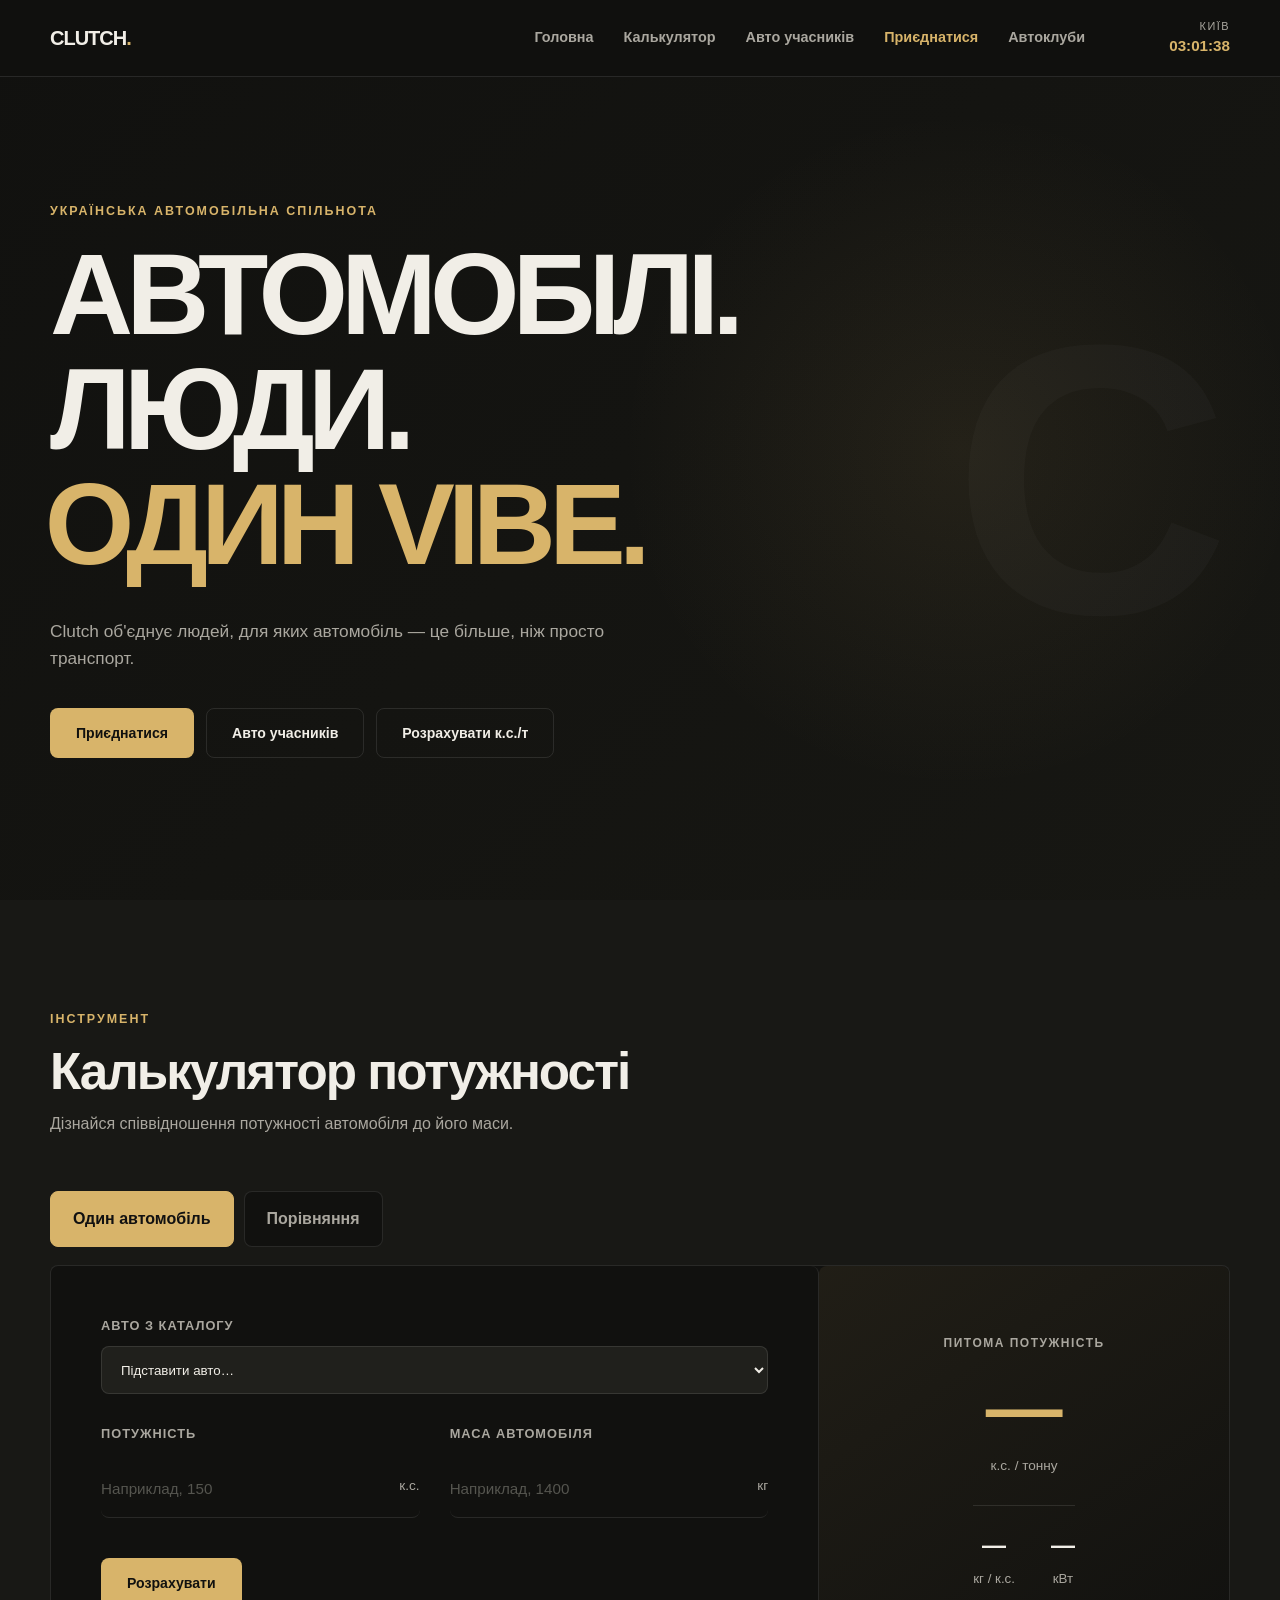
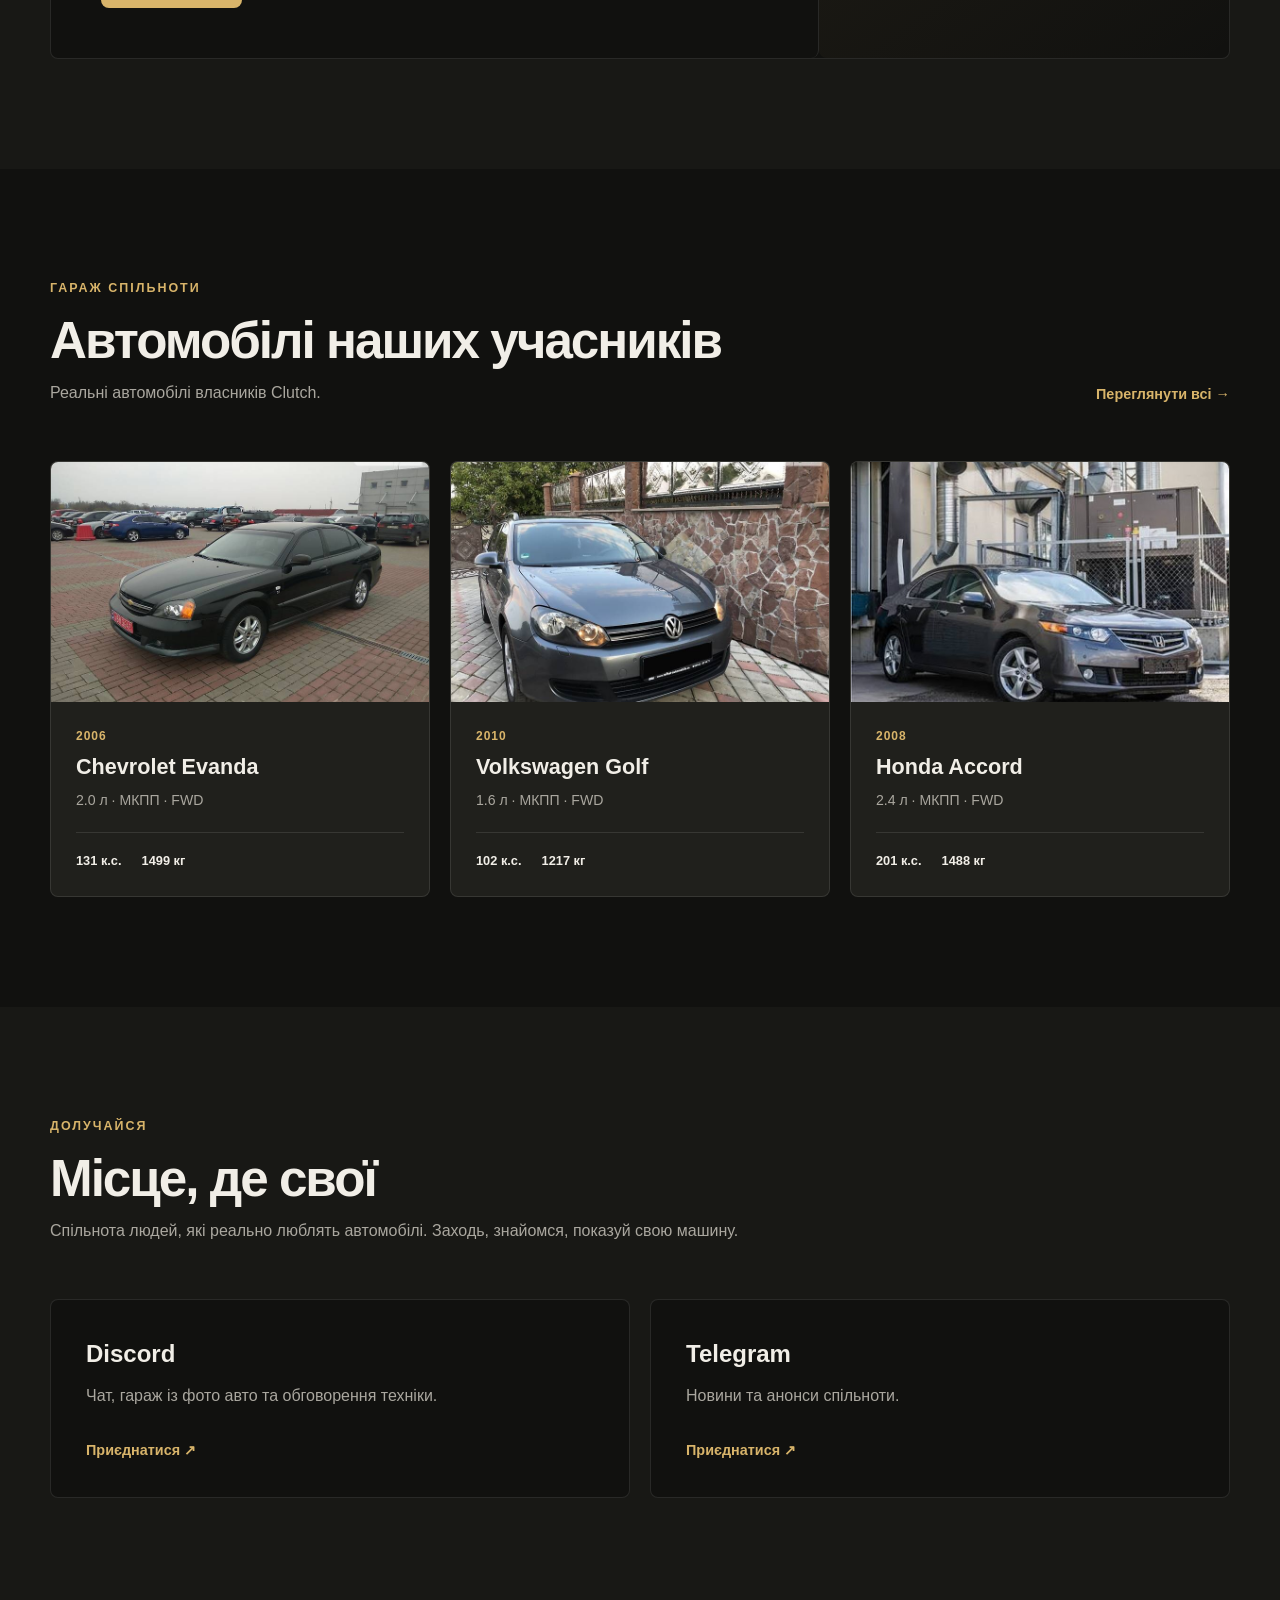
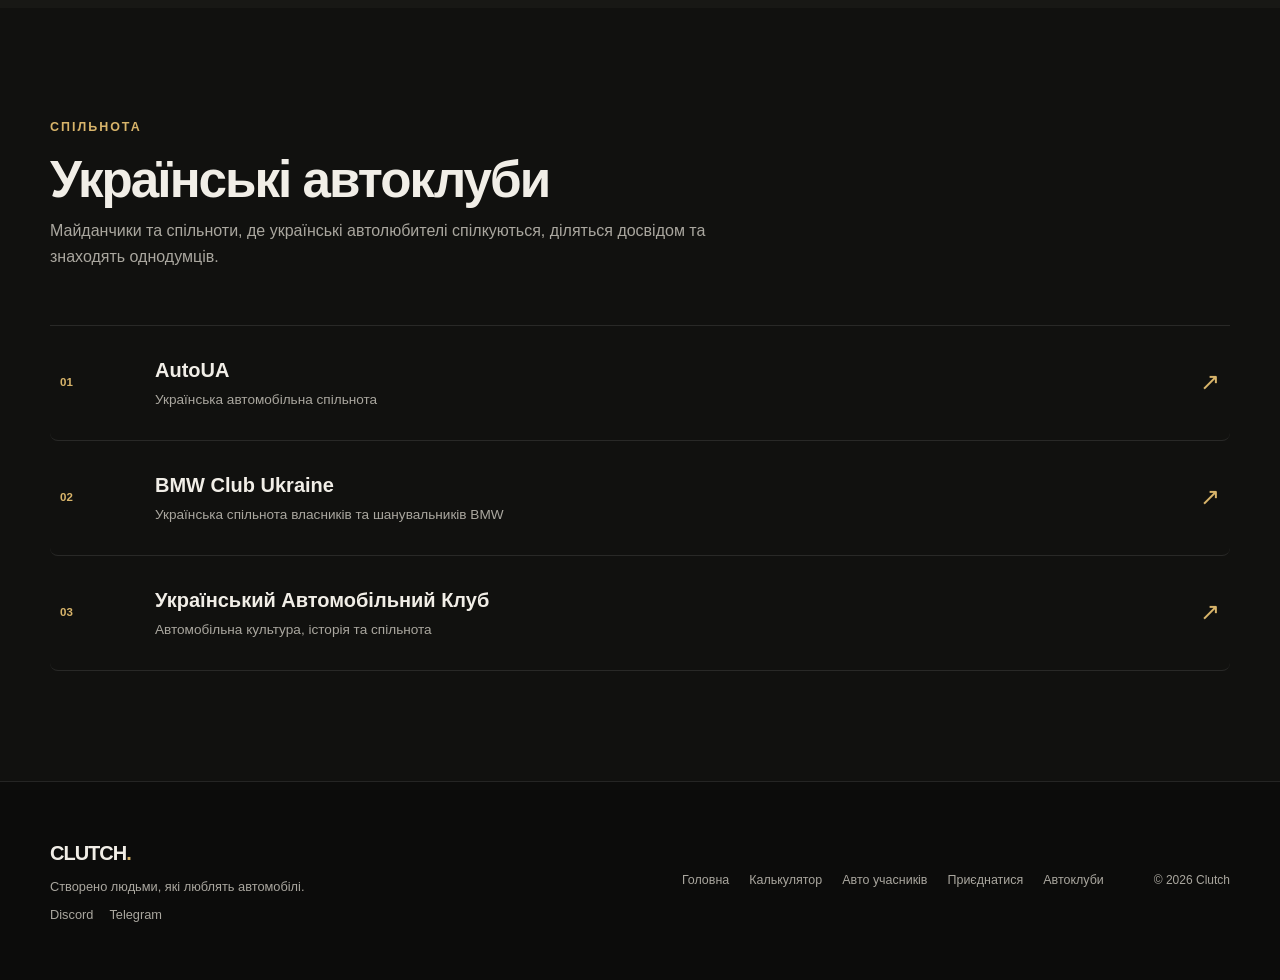
==== index.html @ 70f17bd6 "website attachment" ====
<!DOCTYPE html>
<html lang="uk">
<head>
    <meta charset="UTF-8">
    <meta name="viewport" content="width=device-width, initial-scale=1.0">

    <meta
        name="description"
        content="Clutch — автомобільна спільнота, автомобілі учасників, корисні інструменти та українські автоклуби."
    >

    <title>Clutch — автомобільна спільнота</title>

    <link rel="icon" href="favicon.ico" type="image/x-icon">
    <link rel="stylesheet" href="style.css">
</head>

<body data-page="home">

    <!-- Шапка подставляется из script.js -->
    <header class="header" data-site-header></header>


    <main>

        <!-- ================= HERO ================= -->

        <section class="hero" id="home">
            <div class="container hero__content">

                <p class="hero__eyebrow">
                    Українська автомобільна спільнота
                </p>

                <h1>
                    <span class="hero__line">АВТОМОБІЛІ.</span><span class="hero__line">ЛЮДИ.</span><span class="hero__line hero__line--accent">ОДИН VIBE.</span>
                </h1>

                <p class="hero__description">
                    Clutch об'єднує людей, для яких автомобіль —
                    це більше, ніж просто транспорт.
                </p>

                <div class="hero__actions">
                    <a class="button button--primary" href="#community">
                        Приєднатися
                    </a>

                    <a class="button button--secondary" href="cars.html">
                        Авто учасників
                    </a>

                    <a class="button button--secondary" href="#calculator">
                        Розрахувати к.с./т
                    </a>
                </div>

            </div>
        </section>


        <!-- ================= CALCULATOR ================= -->

        <section class="section calculator-section" id="calculator">
            <div class="container">

                <div class="section-heading">
                    <p class="section-heading__eyebrow">
                        Інструмент
                    </p>

                    <h2>Калькулятор потужності</h2>

                    <p>
                        Дізнайся співвідношення потужності автомобіля
                        до його маси.
                    </p>
                </div>


                <div class="calc-tabs" role="tablist" aria-label="Режим калькулятора">
                    <button class="calc-tab is-active" id="tab-single" type="button" role="tab" aria-selected="true" aria-controls="panel-single">Один автомобіль</button>
                    <button class="calc-tab" id="tab-compare" type="button" role="tab" aria-selected="false" aria-controls="panel-compare">Порівняння</button>
                </div>

                <div id="panel-single" role="tabpanel" aria-labelledby="tab-single">
                    <div class="calculator">
                        <div class="calculator__form">
                            <div class="form-group form-group--wide" hidden>
                                <label for="single-car">Авто з каталогу</label>
                                <select class="catalog-select" id="single-car" data-fill="single">
                                    <option value="">Підставити авто…</option>
                                </select>
                            </div>
                            <div class="form-group"><label for="power">Потужність</label><div class="input-wrapper"><input type="number" id="power" min="1" step="any" placeholder="Наприклад, 150"><span>к.с.</span></div></div>
                            <div class="form-group"><label for="weight">Маса автомобіля</label><div class="input-wrapper"><input type="number" id="weight" min="1" step="any" placeholder="Наприклад, 1400"><span>кг</span></div></div>
                            <button class="button button--primary" id="calculate-button" type="button">Розрахувати</button>
                            <p class="calc-error" id="single-error" role="status"></p>
                        </div>
                        <div class="calculator__result" id="calculator-result" aria-live="polite">
                            <p>Питома потужність</p><strong id="power-to-weight">—</strong><span>к.с. / тонну</span>
                            <div class="calc-extras"><div><b id="kg-per-hp">—</b><small>кг / к.с.</small></div><div><b id="power-kw">—</b><small>кВт</small></div></div>
                        </div>
                    </div>
                </div>

                <div id="panel-compare" role="tabpanel" aria-labelledby="tab-compare" hidden>
                    <div class="compare-grid">
                        <div class="compare-car" data-car="a">
                            <h3>Автомобіль A</h3>
                            <div class="form-group" hidden>
                                <label for="compare-car-a">Авто з каталогу</label>
                                <select class="catalog-select" id="compare-car-a" data-fill="a">
                                    <option value="">Підставити авто…</option>
                                </select>
                            </div>
                            <div class="form-group"><label for="compare-power-a">Потужність</label><div class="input-wrapper"><input id="compare-power-a" type="number" min="1" step="any" placeholder="150"><span>к.с.</span></div></div>
                            <div class="form-group"><label for="compare-weight-a">Маса</label><div class="input-wrapper"><input id="compare-weight-a" type="number" min="1" step="any" placeholder="1400"><span>кг</span></div></div>
                            <div class="compare-results" id="compare-results-a" aria-live="polite"><p>к.с. / т <strong data-metric="ratio">—</strong></p><p>кг / к.с. <strong data-metric="kg">—</strong></p><p>кВт <strong data-metric="kw">—</strong></p></div>
                        </div>
                        <div class="compare-car" data-car="b">
                            <h3>Автомобіль B</h3>
                            <div class="form-group" hidden>
                                <label for="compare-car-b">Авто з каталогу</label>
                                <select class="catalog-select" id="compare-car-b" data-fill="b">
                                    <option value="">Підставити авто…</option>
                                </select>
                            </div>
                            <div class="form-group"><label for="compare-power-b">Потужність</label><div class="input-wrapper"><input id="compare-power-b" type="number" min="1" step="any" placeholder="180"><span>к.с.</span></div></div>
                            <div class="form-group"><label for="compare-weight-b">Маса</label><div class="input-wrapper"><input id="compare-weight-b" type="number" min="1" step="any" placeholder="1600"><span>кг</span></div></div>
                            <div class="compare-results" id="compare-results-b" aria-live="polite"><p>к.с. / т <strong data-metric="ratio">—</strong></p><p>кг / к.с. <strong data-metric="kg">—</strong></p><p>кВт <strong data-metric="kw">—</strong></p></div>
                        </div>
                    </div>
                    <p class="calc-error" id="compare-error" role="status"></p>
                    <button class="button button--primary compare-button" id="compare-button" type="button">Порівняти</button>
                    <p class="compare-note" id="compare-note" aria-live="polite">Введіть характеристики обох автомобілів.</p>
                </div>

            </div>
        </section>


        <!-- ================= MEMBER CARS ================= -->

        <section class="section member-cars">
            <div class="container">

                <div class="section-heading section-heading--row">

                    <div>
                        <p class="section-heading__eyebrow">
                            Гараж спільноти
                        </p>

                        <h2>Автомобілі наших учасників</h2>

                        <p>
                            Реальні автомобілі власників Clutch.
                        </p>
                    </div>

                    <a class="text-link" href="cars.html">
                        Переглянути всі →
                    </a>

                </div>


                <!-- Карточки подставляются из cars.json (script.js) -->
                <div class="cars-preview" id="cars-preview" aria-live="polite"></div>



                <div class="section-action">
                    <a
                        class="button button--primary"
                        href="cars.html"
                    >
                        Відкрити гараж
                    </a>
                </div>

            </div>
        </section>


        <!-- ================= COMMUNITY ================= -->

        <!-- Посилання беруться зі SITE_LINKS у script.js (data-link) -->
        <section class="section community" id="community">
            <div class="container">

                <div class="section-heading">
                    <p class="section-heading__eyebrow">
                        Долучайся
                    </p>

                    <h2>Місце, де свої</h2>

                    <p>
                        Спільнота людей, які реально люблять автомобілі.
                        Заходь, знайомся, показуй свою машину.
                    </p>
                </div>


                <div class="community__grid">

                    <a class="community-card" data-link="discord" href="#community" target="_blank" rel="noopener noreferrer">
                        <h3>Discord</h3>
                        <p>Чат, гараж із фото авто та обговорення техніки.</p>
                        <span class="community-card__action">Приєднатися ↗</span>
                    </a>

                    <a class="community-card" data-link="telegram" href="#community" target="_blank" rel="noopener noreferrer">
                        <h3>Telegram</h3>
                        <p>Новини та анонси спільноти.</p>
                        <span class="community-card__action">Приєднатися ↗</span>
                    </a>

                </div>

            </div>
        </section>


        <!-- ================= UKRAINIAN CAR CLUBS ================= -->

        <section class="section clubs" id="clubs">
            <div class="container">

                <div class="section-heading">
                    <p class="section-heading__eyebrow">
                        Спільнота
                    </p>

                    <h2>Українські автоклуби</h2>

                    <p>
                        Майданчики та спільноти, де українські
                        автолюбителі спілкуються, діляться досвідом
                        та знаходять однодумців.
                    </p>
                </div>


              <div class="clubs__grid">

    <a href="https://autoua.net/"
       class="club-card"
       target="_blank"
       rel="noopener noreferrer">

        <span class="club-card__number">01</span>

        <div>
            <h3>AutoUA</h3>
            <p>Українська автомобільна спільнота</p>
        </div>

        <span class="club-card__arrow">↗</span>
    </a>


    <a href="https://bmwclub.ua/"
       class="club-card"
       target="_blank"
       rel="noopener noreferrer">

        <span class="club-card__number">02</span>

        <div>
            <h3>BMW Club Ukraine</h3>
            <p>Українська спільнота власників та шанувальників BMW</p>
        </div>

        <span class="club-card__arrow">↗</span>
    </a>


    <a href="https://uac.org.ua/uk"
       class="club-card"
       target="_blank"
       rel="noopener noreferrer">

        <span class="club-card__number">03</span>

        <div>
            <h3>Український Автомобільний Клуб</h3>
            <p>Автомобільна культура, історія та спільнота</p>
        </div>

        <span class="club-card__arrow">↗</span>
    </a>

</div>

            </div>
        </section>

    </main>


    <!-- Футер подставляется из script.js -->
    <footer class="footer" data-site-footer></footer>


    <script src="script.js"></script>

</body>
</html>
---- style.css ----
/* =========================================================
   Clutch — styles

   Порядок: переменные и сброс → общее → шапка → hero → кнопки →
   калькулятор → превью авто → клубы → футер → страница авто →
   адаптив (1050 → 900 → 700 → 650).
   Правила для каждого компонента лежат в одном месте.
   ========================================================= */


/* ================= VARIABLES ================= */

:root {
    --bg: #11110f;
    --bg-secondary: #181815;
    --bg-card: #20201c;

    --text: #f1eee7;
    --text-muted: #aaa79f;

    --accent: #d8b46a;
    --accent-hover: #e8c77f;

    --border: rgba(255, 255, 255, 0.10);

    --container: 1180px;
    --radius: 8px;
}


/* ================= RESET ================= */

* {
    margin: 0;
    padding: 0;
    box-sizing: border-box;
}

html {
    scroll-behavior: smooth;
}

body {
    font-family: Arial, Helvetica, sans-serif;
    background: var(--bg);
    color: var(--text);
    line-height: 1.6;
}

img {
    display: block;
    width: 100%;
}

a {
    color: inherit;
    text-decoration: none;
}

button,
input {
    font: inherit;
}

button {
    cursor: pointer;
}

[hidden] {
    display: none !important;
}

/* Видимый фокус при навигации с клавиатуры (карточки и кнопки — ссылки) */
a:focus-visible,
button:focus-visible,
select:focus-visible {
    outline: 2px solid var(--accent);
    outline-offset: 3px;
}


/* ================= GENERAL ================= */

.container {
    width: min(var(--container), calc(100% - 48px));
    margin: 0 auto;
}

.section {
    padding: 110px 0;
}

.section-heading {
    max-width: 720px;
    margin-bottom: 55px;
}

.section-heading--row {
    max-width: none;

    display: flex;
    justify-content: space-between;
    align-items: flex-end;
    gap: 30px;
}

.section-heading h2 {
    margin-bottom: 12px;

    font-size: clamp(2rem, 4vw, 3.4rem);
    line-height: 1.05;
    letter-spacing: -2px;
}

.section-heading > p:last-child,
.section-heading > div > p:last-child {
    color: var(--text-muted);
}

.section-heading__eyebrow,
.hero__eyebrow {
    margin-bottom: 15px;

    color: var(--accent);

    font-size: 0.78rem;
    font-weight: 700;
    text-transform: uppercase;
    letter-spacing: 2px;
}

/* Скругление: все интерактивные поверхности в одном месте */
.button,
.calc-tab,
.calculator,
.calculator__form,
.calculator__result,
.input-wrapper,
.compare-car,
.car-card,
.club-card,
input,
select {
    border-radius: var(--radius);
}

.cars-message {
    grid-column: 1 / -1;

    padding: 40px 20px;

    border: 1px solid var(--border);

    color: var(--text-muted);
    text-align: center;
}


/* ================= HEADER ================= */

.header {
    position: fixed;
    top: 0;
    left: 0;
    z-index: 1000;

    width: 100%;

    background: rgba(17, 17, 15, 0.92);
    border-bottom: 1px solid var(--border);
    backdrop-filter: blur(14px);
}

.header__inner {
    min-height: 76px;

    display: flex;
    align-items: center;
    justify-content: space-between;
    gap: 40px;
}

.logo {
    flex-shrink: 0;

    font-size: 1.25rem;
    font-weight: 900;
    letter-spacing: -1px;
}

.logo span {
    color: var(--accent);
}

.nav {
    display: flex;
    align-items: center;
    gap: 30px;

    margin-left: auto;
}

.nav a {
    position: relative;

    color: var(--text-muted);

    font-size: 0.9rem;
    font-weight: 600;

    transition:
        color 0.2s ease,
        transform 0.2s ease;
}

.nav a:hover {
    color: var(--text);
}

.nav a::after {
    content: "";

    position: absolute;
    left: 0;
    bottom: -8px;

    width: 0;
    height: 2px;

    background: var(--accent);

    transition: width 0.2s ease;
}

.nav a:hover::after {
    width: 100%;
}

.nav a.nav__join {
    color: var(--accent);
}

.nav a.nav__join:hover {
    color: var(--accent-hover);
}

.menu-toggle {
    display: none;
    flex: 0 0 auto;
    flex-direction: column;
    justify-content: center;
    gap: 5px;

    width: 42px;
    height: 42px;
    padding: 10px;

    border: 1px solid var(--border);
    border-radius: var(--radius);

    background: transparent;
}

.menu-toggle span {
    display: block;

    width: 100%;
    height: 2px;

    background: var(--accent);
    border-radius: 2px;
}


/* ================= KYIV TIME ================= */

.kyiv-time {
    min-width: 105px;

    display: flex;
    flex-direction: column;
    align-items: flex-end;

    line-height: 1.2;
}

.kyiv-time__label {
    color: var(--text-muted);

    font-size: 0.68rem;
    text-transform: uppercase;
    letter-spacing: 1.5px;
}

#kyiv-time {
    margin-top: 4px;

    color: var(--accent);

    font-size: 0.95rem;
    font-weight: 700;
    font-variant-numeric: tabular-nums;
}


/* ================= HERO ================= */

.hero {
    min-height: 100vh;

    display: flex;
    align-items: center;

    padding: 150px 0 90px;

    background:
        radial-gradient(
            circle at 75% 50%,
            rgba(216, 180, 106, 0.08),
            transparent 32%
        ),
        linear-gradient(
            135deg,
            #11110f 0%,
            #171713 100%
        );
}

.hero__content {
    position: relative;
}

.hero__content::after {
    content: "C";

    position: absolute;
    top: 50%;
    right: 0;

    transform: translateY(-50%);

    color: rgba(255, 255, 255, 0.025);

    font-size: clamp(14rem, 30vw, 30rem);
    font-weight: 900;
    line-height: 0.7;

    pointer-events: none;
}

.hero h1 {
    position: relative;
    z-index: 1;

    max-width: 850px;

    font-size: clamp(4rem, 9vw, 8rem);
    line-height: 1;
    letter-spacing: -7px;
}

.hero__line {
    display: block;
    width: fit-content;

    color: var(--text);
}

/* Оптическое выравнивание буквы «О» с «А» и «Л» */
.hero__line--accent {
    position: relative;
    left: -0.045em;

    color: var(--accent);
}

.hero__description {
    position: relative;
    z-index: 1;

    max-width: 570px;

    margin-top: 35px;

    color: var(--text-muted);

    font-size: 1.08rem;
}

.hero__actions {
    position: relative;
    z-index: 1;

    display: flex;
    flex-wrap: wrap;
    gap: 12px;

    margin-top: 35px;
}


/* ================= BUTTONS ================= */

.button {
    min-height: 50px;

    display: inline-flex;
    align-items: center;
    justify-content: center;

    padding: 0 25px;

    border: 1px solid transparent;

    font-size: 0.88rem;
    font-weight: 700;

    transition:
        background 0.2s ease,
        color 0.2s ease,
        border-color 0.2s ease,
        transform 0.2s ease;
}

.button:hover {
    transform: translateY(-2px);
}

.button--primary {
    background: var(--accent);
    color: #11110f;
}

.button--primary:hover {
    background: var(--accent-hover);
}

.button--secondary {
    background: transparent;
    color: var(--text);

    border-color: var(--border);
}

.button--secondary:hover {
    border-color: var(--accent);
    color: var(--accent);
}

.text-link {
    flex-shrink: 0;

    color: var(--accent);

    font-size: 0.9rem;
    font-weight: 700;
}


/* ================= CALCULATOR ================= */

.calculator-section {
    background: var(--bg-secondary);
}

/* Вкладки: один автомобіль / порівняння */

.calc-tabs {
    display: flex;
    flex-wrap: wrap;
    gap: 10px;

    margin-bottom: 18px;
}

.calc-tab {
    padding: 14px 22px;

    background: var(--bg);
    border: 1px solid var(--border);
    color: var(--text-muted);

    font-weight: 700;
}

.calc-tab.is-active {
    background: var(--accent);
    border-color: var(--accent);
    color: #111;
}

/* Один автомобіль */

.calculator {
    display: grid;
    grid-template-columns: 1.5fr 0.8fr;

    border: 1px solid var(--border);

    background: var(--bg);
}

.calculator__form {
    padding: 50px;

    display: grid;
    grid-template-columns: 1fr 1fr;
    gap: 30px;

    border-right: 1px solid var(--border);
}

.form-group {
    display: flex;
    flex-direction: column;
    gap: 10px;
}

.form-group label {
    color: var(--text-muted);

    font-size: 0.8rem;
    font-weight: 700;
    text-transform: uppercase;
    letter-spacing: 1px;
}

.input-wrapper {
    min-height: 60px;

    display: flex;
    align-items: center;

    border-bottom: 1px solid var(--border);
}

.input-wrapper:focus-within {
    border-color: var(--accent);
}

.input-wrapper input {
    width: 100%;

    padding: 12px 0;

    background: transparent;
    border: none;
    outline: none;

    color: var(--text);

    font-size: 1.5rem;
    font-weight: 700;
}

.input-wrapper input::placeholder {
    color: #55554f;

    font-size: 0.95rem;
    font-weight: 400;
}

.input-wrapper span {
    flex-shrink: 0;

    color: var(--text-muted);

    font-size: 0.85rem;
}

.calculator__form .button {
    grid-column: 1 / -1;

    justify-self: start;

    margin-top: 10px;
}

.calculator__result {
    min-height: 280px;

    padding: 50px;

    display: flex;
    flex-direction: column;
    align-items: center;
    justify-content: center;

    text-align: center;

    background:
        linear-gradient(
            145deg,
            rgba(216, 180, 106, 0.08),
            transparent
        );
}

.calculator__result p {
    margin-bottom: 15px;

    color: var(--text-muted);

    font-size: 0.75rem;
    font-weight: 700;
    text-transform: uppercase;
    letter-spacing: 1.5px;
}

.calculator__result strong {
    color: var(--accent);

    font-size: clamp(3rem, 6vw, 5rem);
    line-height: 1;
}

.calculator__result span {
    margin-top: 10px;

    color: var(--text-muted);

    font-size: 0.85rem;
}

.calc-extras {
    display: flex;
    gap: 36px;

    margin-top: 28px;
    padding-top: 20px;

    border-top: 1px solid var(--border);
}

.calc-extras div {
    display: flex;
    flex-direction: column;
    gap: 4px;
}

.calc-extras b {
    color: var(--text);

    font-size: 1.5rem;
}

.calc-extras small {
    color: var(--text-muted);
}

.form-group--wide {
    grid-column: 1 / -1;
}

/* Выбор авто из каталога (калькулятор, страница авто) */
.catalog-select {
    width: 100%;
    height: 48px;

    padding: 0 15px;

    border: 1px solid var(--border);
    outline: none;

    background: var(--bg-card);
    color: var(--text);

    cursor: pointer;

    transition: border-color 0.2s ease;
}

.catalog-select:focus {
    border-color: var(--accent);
}

.calc-error {
    grid-column: 1 / -1;

    color: #e9a08b;

    font-size: 0.85rem;
}

.calc-error:empty {
    display: none;
}

/* Порівняння */

.compare-grid {
    display: grid;
    grid-template-columns: repeat(2, minmax(0, 1fr));
    gap: 18px;
}

.compare-car {
    padding: 36px;

    display: grid;
    gap: 22px;

    background: var(--bg);
    border: 1px solid var(--border);
}

.compare-car h3 {
    color: var(--text);

    font-size: 1.4rem;
}

.compare-results {
    display: grid;
    gap: 12px;

    padding-top: 20px;

    border-top: 1px solid var(--border);
}

.compare-results p {
    display: flex;
    justify-content: space-between;
    align-items: center;
    gap: 15px;

    color: var(--text-muted);
}

.compare-results strong {
    color: var(--text);

    font-size: 1.4rem;
}

.compare-results strong.is-winner {
    color: var(--accent);
}

.compare-button {
    margin-top: 22px;
}

.compare-note {
    margin-top: 16px;

    color: var(--text-muted);

    font-size: 0.9rem;
}

#panel-compare > .calc-error {
    margin-top: 14px;
}


/* ================= CARS PREVIEW (главная) ================= */

.member-cars {
    background: var(--bg);
}

.cars-preview {
    display: grid;
    grid-template-columns: repeat(3, 1fr);
    gap: 20px;
}

.car-card {
    display: block;
    overflow: hidden;

    background: var(--bg-card);
    border: 1px solid var(--border);

    transition:
        transform 0.25s ease,
        border-color 0.25s ease;
}

.car-card:hover {
    transform: translateY(-6px);
    border-color: rgba(216, 180, 106, 0.5);
}

.car-card__image {
    height: 240px;

    overflow: hidden;

    background: #282824;
}

.car-card__image img {
    height: 100%;
    object-fit: cover;

    transition: transform 0.4s ease;
}

.car-card:hover .car-card__image img {
    transform: scale(1.035);
}

.car-card__content {
    padding: 25px;
}

.car-card__year {
    margin-bottom: 4px;

    color: var(--accent);

    font-size: 0.75rem;
    font-weight: 700;
    letter-spacing: 1px;
}

.car-card h3 {
    margin-bottom: 5px;

    font-size: 1.35rem;
}

.car-card__content > p:not(.car-card__year) {
    color: var(--text-muted);

    font-size: 0.88rem;
}

.car-card__specs {
    display: flex;
    gap: 20px;

    margin-top: 20px;
    padding-top: 18px;

    border-top: 1px solid var(--border);

    font-size: 0.8rem;
    font-weight: 700;
}

.section-action {
    display: none;

    margin-top: 35px;
}


/* ================= COMMUNITY ================= */

.community {
    background: var(--bg-secondary);
}

.community__grid {
    display: grid;
    grid-template-columns: repeat(2, 1fr);
    gap: 20px;
}

.community-card {
    display: flex;
    flex-direction: column;
    gap: 10px;

    padding: 35px;

    background: var(--bg);
    border: 1px solid var(--border);
    border-radius: var(--radius);

    transition:
        transform 0.25s ease,
        border-color 0.25s ease;
}

.community-card:hover {
    transform: translateY(-4px);
    border-color: rgba(216, 180, 106, 0.5);
}

.community-card h3 {
    font-size: 1.5rem;
}

.community-card p {
    color: var(--text-muted);
}

.community-card__action {
    margin-top: auto;
    padding-top: 20px;

    color: var(--accent);

    font-size: 0.9rem;
    font-weight: 700;
}


/* ================= CLUBS ================= */

.clubs {
    background: var(--bg);
}

.clubs__grid {
    border-top: 1px solid var(--border);
}

.club-card {
    min-height: 115px;

    display: grid;
    grid-template-columns: 70px 1fr auto;
    align-items: center;
    gap: 25px;

    padding: 25px 10px;

    border-bottom: 1px solid var(--border);

    transition:
        padding-left 0.2s ease,
        background 0.2s ease;
}

.club-card:hover {
    padding-left: 20px;

    background: rgba(255, 255, 255, 0.025);
}

.club-card__number {
    color: var(--accent);

    font-size: 0.72rem;
    font-weight: 700;
}

.club-card h3 {
    font-size: 1.25rem;
}

.club-card p {
    margin-top: 3px;

    color: var(--text-muted);

    font-size: 0.85rem;
}

.club-card__arrow {
    color: var(--accent);

    font-size: 1.5rem;
}


/* ================= FOOTER ================= */

.footer {
    padding: 55px 0;

    border-top: 1px solid var(--border);

    background: #0c0c0b;
}

.footer__inner {
    display: grid;
    grid-template-columns: 1fr auto auto;
    align-items: center;
    gap: 50px;
}

.footer__inner > div p {
    margin-top: 8px;

    color: var(--text-muted);

    font-size: 0.8rem;
}

.footer__nav {
    display: flex;
    gap: 20px;
}

.footer__nav a {
    color: var(--text-muted);

    font-size: 0.78rem;

    transition: color 0.2s ease;
}

.footer__nav a:hover {
    color: var(--accent);
}

.footer__social {
    display: flex;
    gap: 16px;
}

.footer__social a {
    transition: color 0.2s ease;
}

.footer__social a:hover {
    color: var(--accent);
}

.footer__copyright {
    color: var(--text-muted);

    font-size: 0.75rem;
}


/* =========================================================
   CARS PAGE (cars.html)
   ========================================================= */

/* ================= CARS HERO ================= */

.cars-page-hero {
    padding: 170px 0 90px;

    background:
        radial-gradient(
            circle at 80% 30%,
            rgba(216, 180, 106, 0.07),
            transparent 30%
        ),
        var(--bg);
}

.cars-page-hero h1 {
    max-width: 900px;

    font-size: clamp(4rem, 8vw, 7.5rem);
    line-height: 0.86;
    letter-spacing: -6px;
}

.cars-page-hero h1 span {
    color: var(--accent);
}

.cars-page-hero__description {
    max-width: 680px;

    margin-top: 30px;

    color: var(--text-muted);

    font-size: 1rem;
}


/* ================= CATALOG ================= */

.cars-catalog {
    padding: 90px 0 120px;

    background: var(--bg-secondary);
}

.catalog-header {
    display: flex;
    align-items: flex-end;
    justify-content: space-between;
    gap: 30px;

    margin-bottom: 40px;
}

.catalog-header h2 {
    font-size: clamp(2rem, 4vw, 3.5rem);
    line-height: 1;
    letter-spacing: -2px;
}

.catalog-count {
    color: var(--text-muted);

    font-size: 0.85rem;
}

.catalog-count strong {
    color: var(--accent);

    font-size: 1.3rem;
}


/* ================= FILTERS ================= */

.cars-filters {
    display: grid;

    grid-template-columns:
        minmax(250px, 1.5fr)
        0.7fr
        0.7fr
        1fr
        auto;

    align-items: end;
    gap: 15px;

    margin-bottom: 45px;
    padding: 25px;

    background: var(--bg);
    border: 1px solid var(--border);
}

.filter-group {
    display: flex;
    flex-direction: column;
    gap: 9px;
}

.filter-group label {
    color: var(--text-muted);

    font-size: 0.7rem;
    font-weight: 700;
    text-transform: uppercase;
    letter-spacing: 1.3px;
}

.filter-group input,
.filter-group select {
    width: 100%;
    height: 48px;

    padding: 0 15px;

    border: 1px solid var(--border);
    outline: none;

    background: var(--bg-card);
    color: var(--text);

    transition:
        border-color 0.2s ease,
        background 0.2s ease;
}

.filter-group input:focus,
.filter-group select:focus {
    border-color: var(--accent);
}

.filter-group input::placeholder {
    color: #66645e;
}

.filter-group select {
    cursor: pointer;
}

.filters-reset {
    height: 48px;

    padding: 0 20px;

    border: 1px solid var(--border);

    background: transparent;
    color: var(--text-muted);

    font-size: 0.8rem;
    font-weight: 700;

    transition:
        color 0.2s ease,
        border-color 0.2s ease,
        background 0.2s ease;
}

.filters-reset:hover {
    color: var(--accent);
    border-color: var(--accent);

    background: rgba(216, 180, 106, 0.04);
}


/* ================= CARS GRID ================= */

.cars-grid {
    display: grid;
    grid-template-columns: repeat(3, 1fr);
    gap: 20px;
}

.catalog-car {
    position: relative;
    overflow: hidden;

    background: var(--bg-card);
    border: 1px solid var(--border);

    transition:
        transform 0.25s ease,
        border-color 0.25s ease;
}

.catalog-car:hover {
    transform: translateY(-5px);

    border-color: rgba(216, 180, 106, 0.5);
}

.catalog-car__image {
    position: relative;

    height: 245px;

    overflow: hidden;

    background: #292925;
}

.catalog-car__image img {
    width: 100%;
    height: 100%;

    object-fit: cover;

    transition: transform 0.4s ease;
}

.catalog-car:hover .catalog-car__image img {
    transform: scale(1.035);
}

/* Вся карточка кликабельна через ссылку в заголовке («растянутая» ссылка) */
.catalog-car__link::after {
    content: "";

    position: absolute;
    inset: 0;
}

.catalog-car__link:focus-visible {
    outline: none;
}

.catalog-car__link:focus-visible::after {
    outline: 2px solid var(--accent);
    outline-offset: -3px;
}

/* Кнопка выбора для сравнения — поверх ссылки */
.compare-toggle {
    position: absolute;
    top: 15px;
    right: 15px;
    z-index: 2;

    padding: 8px 12px;

    background: rgba(12, 12, 11, 0.9);
    color: var(--text);

    border: 1px solid var(--border);
    border-radius: var(--radius);

    font-size: 0.75rem;
    font-weight: 700;

    backdrop-filter: blur(8px);

    transition:
        color 0.2s ease,
        border-color 0.2s ease,
        background 0.2s ease;
}

.compare-toggle:hover {
    border-color: var(--accent);
    color: var(--accent);
}

.compare-toggle[aria-pressed="true"] {
    background: var(--accent);
    border-color: var(--accent);
    color: #11110f;
}

.catalog-car__ratio {
    position: absolute;
    right: 15px;
    bottom: 15px;

    padding: 8px 11px;

    background: rgba(12, 12, 11, 0.9);
    color: var(--accent);

    border: 1px solid rgba(216, 180, 106, 0.25);

    font-size: 0.75rem;
    font-weight: 700;

    backdrop-filter: blur(8px);
}

.catalog-car__content {
    padding: 25px;
}

.catalog-car__year {
    margin-bottom: 5px;

    color: var(--accent);

    font-size: 0.75rem;
    font-weight: 700;
    letter-spacing: 1px;
}

.catalog-car h3 {
    margin-bottom: 5px;

    font-size: 1.4rem;
}

.catalog-car__engine {
    color: var(--text-muted);

    font-size: 0.88rem;
}

.catalog-car__specs {
    display: grid;
    grid-template-columns: repeat(3, 1fr);
    gap: 15px;

    margin-top: 22px;
    padding-top: 20px;

    border-top: 1px solid var(--border);
}

.catalog-car__spec {
    display: flex;
    flex-direction: column;
    gap: 3px;
}

.catalog-car__spec span {
    color: var(--text-muted);

    font-size: 0.65rem;
    text-transform: uppercase;
    letter-spacing: 0.8px;
}

.catalog-car__spec strong {
    font-size: 0.82rem;
}


/* ================= COMPARE BAR ================= */

.compare-bar {
    position: fixed;
    left: 50%;
    bottom: 20px;
    z-index: 900;

    transform: translateX(-50%);

    width: min(760px, calc(100% - 30px));

    display: flex;
    align-items: center;
    justify-content: space-between;
    gap: 16px;

    padding: 14px 18px;

    background: rgba(24, 24, 21, 0.96);
    border: 1px solid rgba(216, 180, 106, 0.35);
    border-radius: var(--radius);
    box-shadow: 0 14px 30px rgba(0, 0, 0, 0.45);

    backdrop-filter: blur(10px);
}

.compare-bar__text {
    font-size: 0.88rem;
    font-weight: 700;
}

.compare-bar__actions {
    display: flex;
    flex-shrink: 0;
    gap: 10px;
}

.compare-bar .button,
.compare-bar .filters-reset {
    height: 42px;
    min-height: 42px;

    padding: 0 18px;
}


/* ================= EMPTY STATE ================= */

.cars-empty {
    padding: 100px 20px;

    border: 1px solid var(--border);

    text-align: center;

    background: var(--bg);
}

.cars-empty__number {
    color: var(--accent);

    font-size: 4.5rem;
    font-weight: 900;
    line-height: 1;
}

.cars-empty h3 {
    margin-top: 15px;

    font-size: 1.7rem;
}

.cars-empty > p:not(.cars-empty__number) {
    margin: 10px auto 25px;

    max-width: 430px;

    color: var(--text-muted);
}


/* ================= CARS CTA ================= */

.cars-cta {
    padding: 90px 0;

    background: var(--bg);
}

.cars-cta__inner {
    display: flex;
    align-items: center;
    justify-content: space-between;
    gap: 50px;
}

.cars-cta h2 {
    margin-bottom: 10px;

    font-size: clamp(2rem, 4vw, 3.5rem);
    letter-spacing: -2px;
}

.cars-cta p:not(.section-heading__eyebrow) {
    color: var(--text-muted);
}


/* ================= CAR PAGE (car.html) ================= */

.car-page {
    padding: 140px 0 90px;

    background: var(--bg);
}

.back-link {
    display: inline-block;

    margin-bottom: 30px;

    color: var(--text-muted);

    font-size: 0.85rem;
    font-weight: 700;

    transition: color 0.2s ease;
}

.back-link:hover {
    color: var(--accent);
}

.car-detail {
    display: grid;
    grid-template-columns: 1.15fr 1fr;
    gap: 50px;
    align-items: start;
}

.car-detail__image {
    overflow: hidden;

    border: 1px solid var(--border);
    border-radius: var(--radius);

    background: #282824;
}

.car-detail__image img {
    aspect-ratio: 4 / 3;

    object-fit: cover;
}

.car-detail__year {
    margin-bottom: 8px;

    color: var(--accent);

    font-size: 0.78rem;
    font-weight: 700;
    letter-spacing: 2px;
}

.car-detail h1 {
    font-size: clamp(2.2rem, 4.5vw, 3.6rem);
    line-height: 1.05;
    letter-spacing: -2px;
}

.car-detail__engine {
    margin-top: 10px;

    color: var(--text-muted);
}

.car-detail__ratio {
    display: flex;
    flex-direction: column;
    gap: 6px;

    margin: 30px 0;
    padding: 25px;

    border: 1px solid var(--border);
    border-radius: var(--radius);

    background:
        linear-gradient(
            145deg,
            rgba(216, 180, 106, 0.08),
            transparent
        ),
        var(--bg);
}

.car-detail__ratio p {
    color: var(--text-muted);

    font-size: 0.75rem;
    font-weight: 700;
    text-transform: uppercase;
    letter-spacing: 1.5px;
}

.car-detail__ratio strong {
    color: var(--accent);

    font-size: clamp(2.8rem, 6vw, 4.4rem);
    line-height: 1;
}

.car-detail__ratio span {
    color: var(--text-muted);

    font-size: 0.85rem;
}

.car-specs {
    display: grid;
    grid-template-columns: 1fr 1fr;
    column-gap: 30px;

    border-top: 1px solid var(--border);
}

.car-spec {
    display: flex;
    flex-direction: column;
    gap: 3px;

    padding: 14px 0;

    border-bottom: 1px solid var(--border);
}

.car-spec span {
    color: var(--text-muted);

    font-size: 0.68rem;
    text-transform: uppercase;
    letter-spacing: 1px;
}

.car-spec strong {
    font-size: 1rem;
}

.car-detail__description {
    margin-top: 25px;

    color: var(--text-muted);
}

.car-detail__actions {
    display: flex;
    flex-wrap: wrap;
    gap: 12px;

    margin-top: 30px;
}

.car-detail__actions .catalog-select {
    flex: 0 1 240px;

    height: 50px;
}

.car-detail__empty {
    grid-column: 1 / -1;

    display: flex;
    flex-direction: column;
    align-items: center;
    gap: 20px;
}

.car-others {
    background: var(--bg-secondary);
}


/* =========================================================
   RESPONSIVE
   ========================================================= */

@media (max-width: 1050px) {

    .cars-filters {
        grid-template-columns: 1fr 1fr;
    }

    .filter-group--search {
        grid-column: 1 / -1;
    }

    .filters-reset {
        width: 100%;
    }

    .cars-grid {
        grid-template-columns: repeat(2, 1fr);
    }

}


@media (max-width: 900px) {

    /* Мобільне меню */

    .header__inner {
        gap: 14px;
    }

    .menu-toggle {
        display: flex;
    }

    .nav {
        display: none;

        position: absolute;
        top: 100%;
        left: 0;
        right: 0;

        margin: 0;
        padding: 16px max(15px, calc((100vw - var(--container)) / 2));

        flex-direction: column;
        align-items: stretch;
        gap: 0;

        background: #171714;
        border-bottom: 1px solid var(--border);
        box-shadow: 0 14px 24px #0007;
    }

    .nav.nav--open {
        display: flex;
    }

    .nav a {
        padding: 14px 10px;

        border-radius: 6px;
    }

    .nav a:hover {
        background: #ffffff0b;
    }

    .nav a::after {
        display: none;
    }

    /* Сторінки */

    .hero h1 {
        letter-spacing: -4px;
    }

    .calculator {
        grid-template-columns: 1fr;
    }

    .calculator__form {
        border-right: none;
        border-bottom: 1px solid var(--border);
    }

    .cars-preview {
        grid-template-columns: 1fr 1fr;
    }

    .car-detail {
        grid-template-columns: 1fr;
        gap: 35px;
    }

    .car-card:last-child {
        display: none;
    }

    .footer__inner {
        grid-template-columns: 1fr;
        gap: 30px;
    }

}


@media (max-width: 700px) {

    .compare-grid {
        grid-template-columns: 1fr;
    }

    .compare-car {
        padding: 25px 22px;
    }

    .calc-tab {
        flex: 1;
    }

}


@media (max-width: 650px) {

    .container {
        width: min(100% - 30px, var(--container));
    }

    .section {
        padding: 80px 0;
    }

    .header__inner {
        min-height: 68px;
    }

    .logo {
        font-size: 1.08rem;
    }

    .kyiv-time {
        min-width: 74px;
    }

    .hero {
        min-height: auto;

        padding: 145px 0 90px;
    }

    .hero__content {
        min-width: 0;
    }

    .hero h1 {
        max-width: 100%;

        font-size: clamp(2.05rem, 10.3vw, 4.4rem);
        letter-spacing: -0.055em;
    }

    .hero__description {
        font-size: 0.95rem;
    }

    .hero__actions {
        flex-direction: column;
        align-items: stretch;
    }

    .section-heading--row {
        align-items: flex-start;
    }

    .section-heading--row > .text-link {
        display: none;
    }

    .calculator__form {
        grid-template-columns: 1fr;

        padding: 30px 22px;
    }

    .calculator__result {
        min-height: 220px;

        padding: 35px 20px;
    }

    .calculator__form .button {
        width: 100%;
    }

    .cars-preview {
        grid-template-columns: 1fr;
    }

    .car-card:last-child {
        display: block;
    }

    .section-action {
        display: block;
    }

    .section-action .button {
        width: 100%;
    }

    .community__grid {
        grid-template-columns: 1fr;
    }

    .community-card {
        padding: 28px 22px;
    }

    .club-card {
        grid-template-columns: 35px 1fr auto;
        gap: 15px;
    }

    .club-card h3 {
        font-size: 1.05rem;
    }

    .footer__nav {
        flex-wrap: wrap;
    }

    /* Страница авто */

    .car-page {
        padding: 110px 0 70px;
    }

    .car-detail__actions .button,
    .car-detail__actions .catalog-select {
        flex: 1 1 100%;
    }

    .compare-bar {
        flex-direction: column;
        align-items: stretch;
        gap: 12px;

        bottom: 12px;
    }

    .compare-bar__actions .button,
    .compare-bar__actions .filters-reset {
        flex: 1;
    }

    .cars-page-hero {
        padding: 135px 0 70px;
    }

    .cars-page-hero h1 {
        font-size: clamp(3.2rem, 16vw, 5rem);

        letter-spacing: -4px;
    }

    .cars-catalog {
        padding: 70px 0 90px;
    }

    .catalog-header {
        align-items: flex-start;
        flex-direction: column;
    }

    .cars-filters {
        grid-template-columns: 1fr;

        padding: 18px;
    }

    .filter-group--search {
        grid-column: auto;
    }

    .cars-grid {
        grid-template-columns: 1fr;
    }

    .catalog-car__image {
        height: 230px;
    }

    .cars-cta__inner {
        flex-direction: column;
        align-items: flex-start;
    }

    .cars-cta__inner .button {
        width: 100%;
    }

}
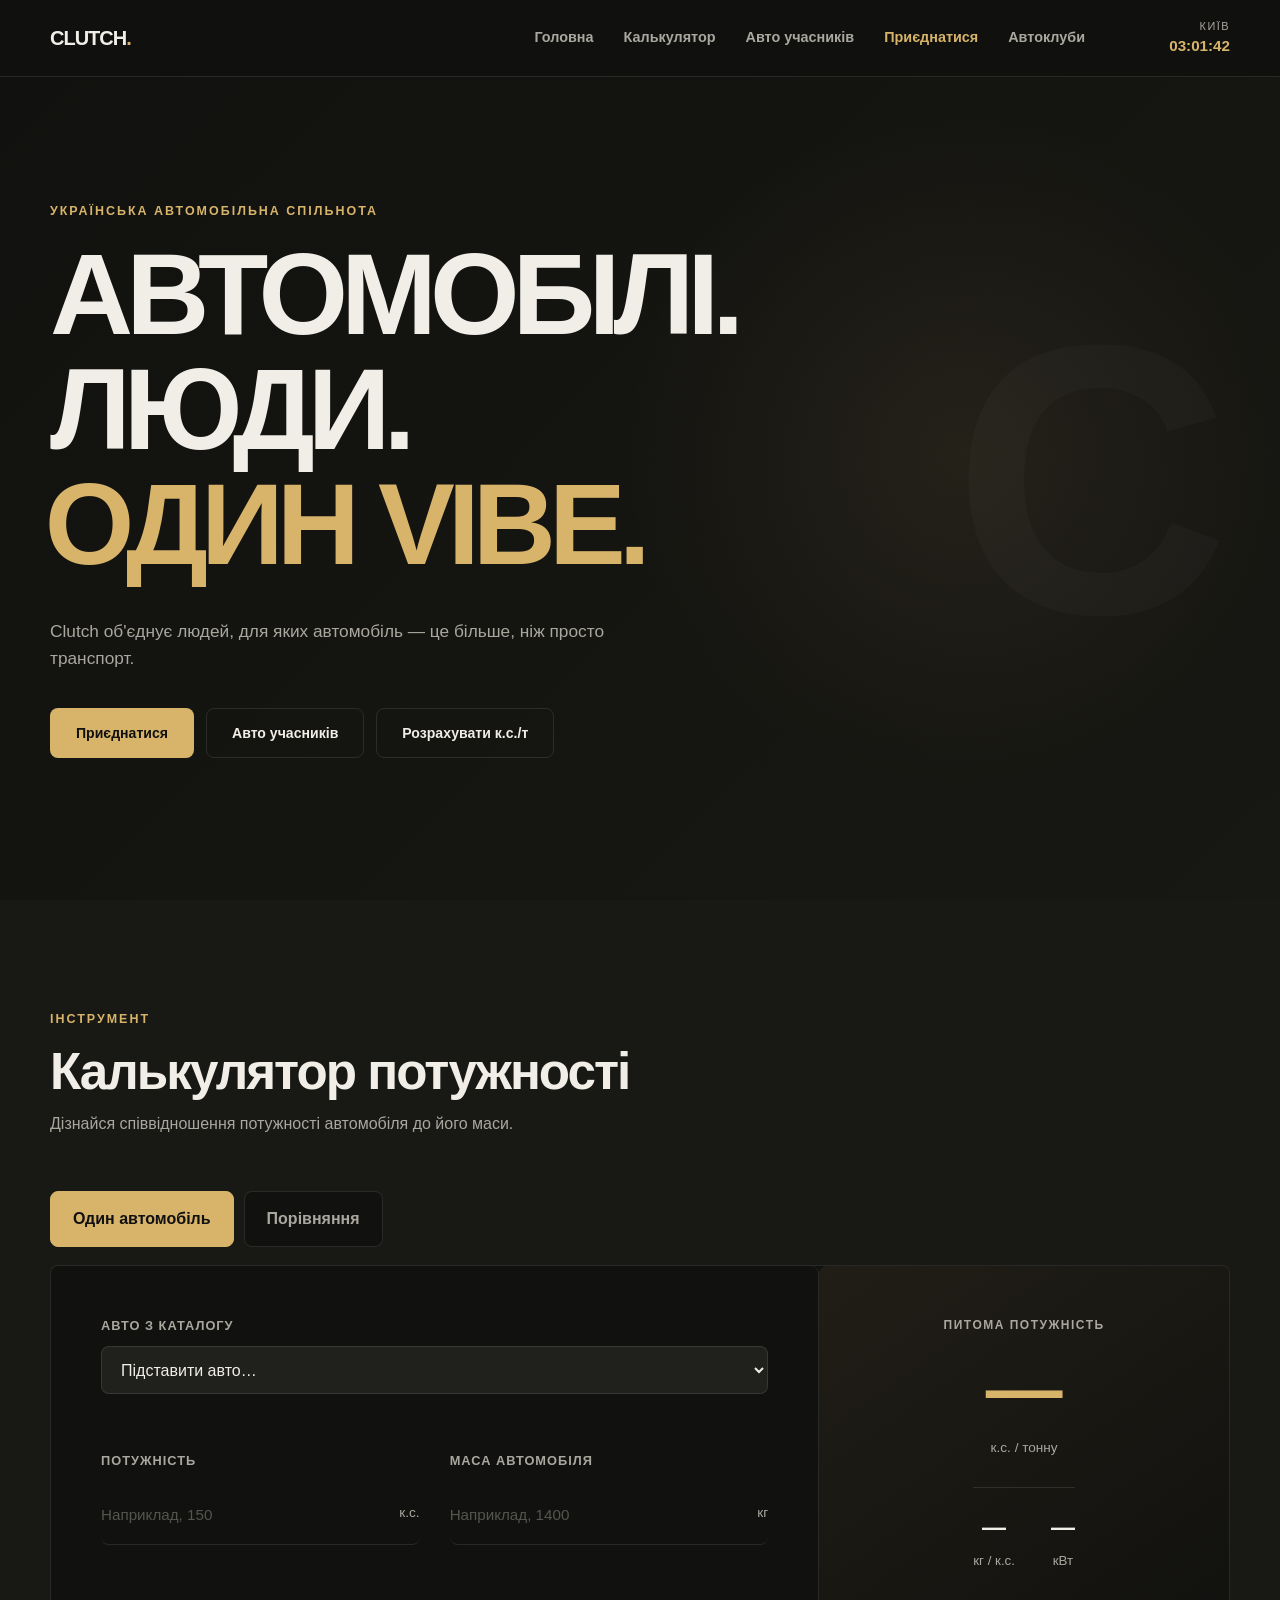
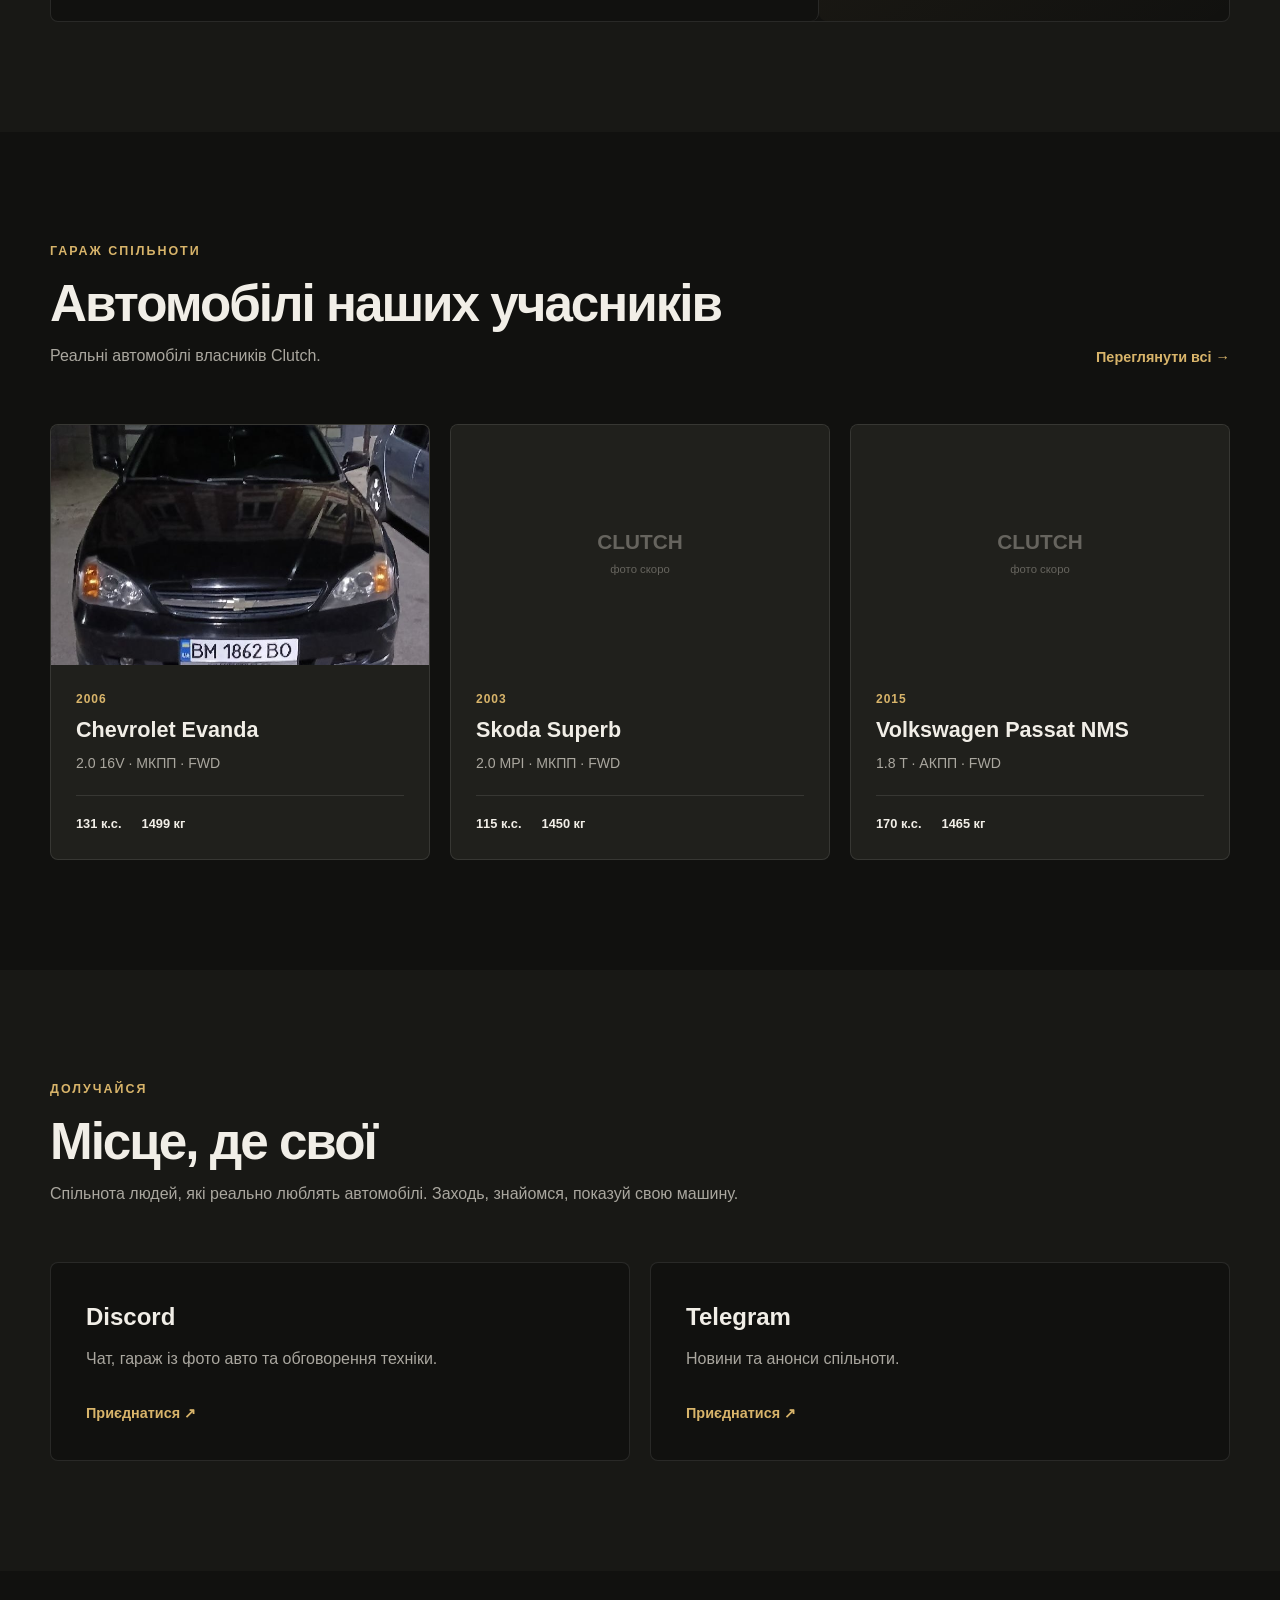
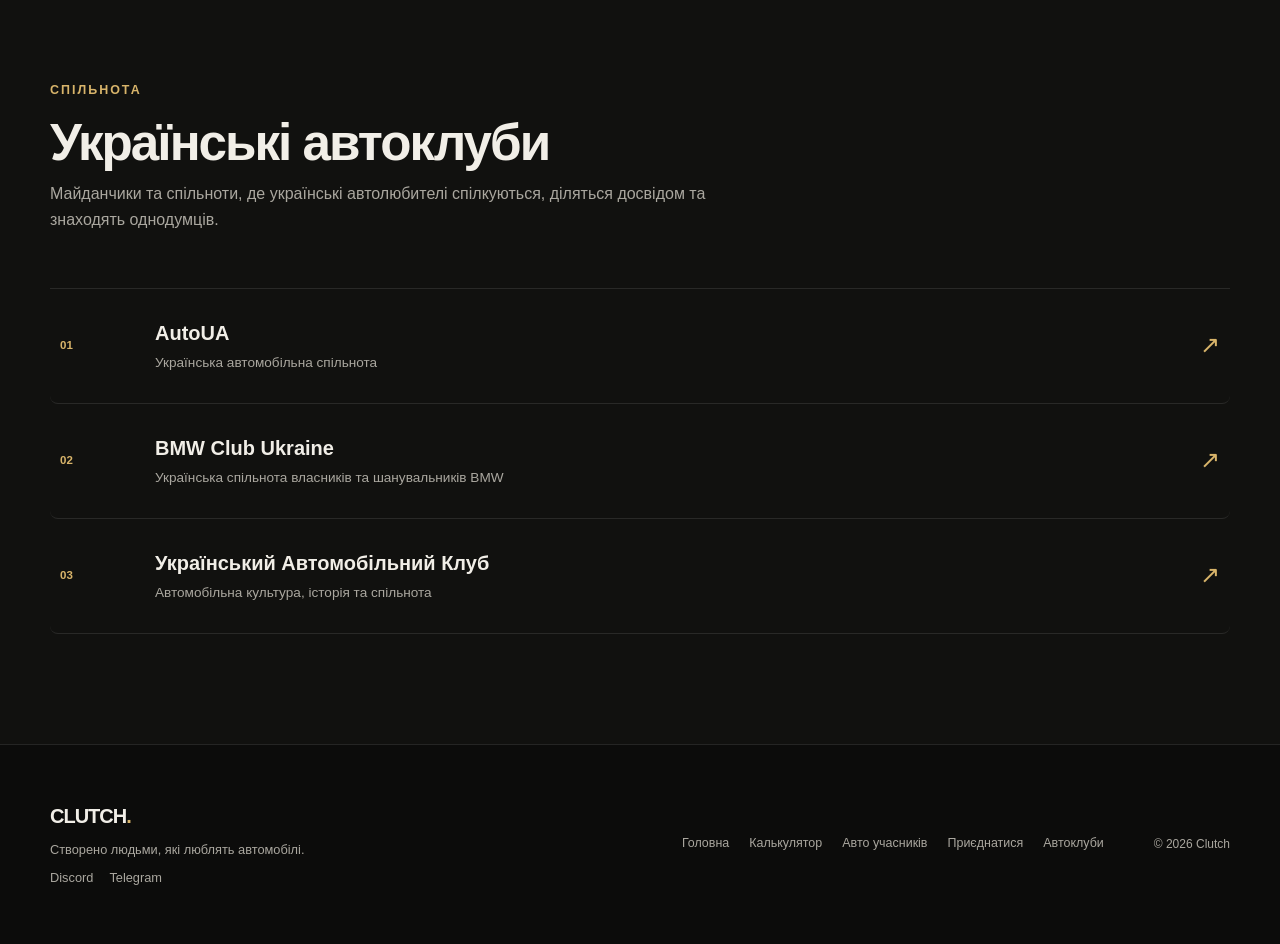
==== commit 5e17ecc5: "re-bild cars" ====
--- a/index.html
+++ b/index.html
@@ -94,7 +94,6 @@
                             </div>
                             <div class="form-group"><label for="power">Потужність</label><div class="input-wrapper"><input type="number" id="power" min="1" step="any" placeholder="Наприклад, 150"><span>к.с.</span></div></div>
                             <div class="form-group"><label for="weight">Маса автомобіля</label><div class="input-wrapper"><input type="number" id="weight" min="1" step="any" placeholder="Наприклад, 1400"><span>кг</span></div></div>
-                            <button class="button button--primary" id="calculate-button" type="button">Розрахувати</button>
                             <p class="calc-error" id="single-error" role="status"></p>
                         </div>
                         <div class="calculator__result" id="calculator-result" aria-live="polite">
@@ -132,7 +131,6 @@
                         </div>
                     </div>
                     <p class="calc-error" id="compare-error" role="status"></p>
-                    <button class="button button--primary compare-button" id="compare-button" type="button">Порівняти</button>
                     <p class="compare-note" id="compare-note" aria-live="polite">Введіть характеристики обох автомобілів.</p>
                 </div>
 
--- a/style.css
+++ b/style.css
@@ -58,7 +58,9 @@
 }
 
 button,
-input {
+input,
+select,
+textarea {
     font: inherit;
 }
 
@@ -73,7 +75,8 @@
 /* Видимый фокус при навигации с клавиатуры (карточки и кнопки — ссылки) */
 a:focus-visible,
 button:focus-visible,
-select:focus-visible {
+select:focus-visible,
+textarea:focus-visible {
     outline: 2px solid var(--accent);
     outline-offset: 3px;
 }
@@ -140,7 +143,8 @@
 .car-card,
 .club-card,
 input,
-select {
+select,
+textarea {
     border-radius: var(--radius);
 }
 
@@ -568,14 +572,6 @@
     font-size: 0.85rem;
 }
 
-.calculator__form .button {
-    grid-column: 1 / -1;
-
-    justify-self: start;
-
-    margin-top: 10px;
-}
-
 .calculator__result {
     min-height: 280px;
 
@@ -736,10 +732,6 @@
 
 .compare-results strong.is-winner {
     color: var(--accent);
-}
-
-.compare-button {
-    margin-top: 22px;
 }
 
 .compare-note {
@@ -1659,6 +1651,276 @@
    RESPONSIVE
    ========================================================= */
 
+/* ================= ДОДАТИ АВТО ================= */
+
+.catalog-add {
+    padding: 60px 0;
+
+    border-top: 1px solid var(--border);
+
+    background: var(--bg-secondary);
+}
+
+.catalog-add__inner {
+    display: flex;
+    align-items: center;
+    justify-content: space-between;
+    gap: 30px;
+}
+
+.catalog-add h2 {
+    margin-bottom: 8px;
+
+    font-size: 1.6rem;
+}
+
+.catalog-add p {
+    color: var(--text-muted);
+}
+
+.submit-page {
+    padding: 150px 0 100px;
+}
+
+.submit-page h1 {
+    margin-bottom: 14px;
+
+    font-size: clamp(2.2rem, 5vw, 3.4rem);
+}
+
+.submit-page__lead {
+    max-width: 560px;
+    margin-bottom: 44px;
+
+    color: var(--text-muted);
+}
+
+.submit-layout {
+    display: grid;
+    grid-template-columns: 1fr 320px;
+    gap: 40px;
+    align-items: start;
+}
+
+.submit-form {
+    display: grid;
+    grid-template-columns: 1fr 1fr;
+    gap: 20px;
+
+    padding: 32px;
+
+    border: 1px solid var(--border);
+    border-radius: var(--radius);
+
+    background: var(--bg-card);
+}
+
+.submit-form__title {
+    grid-column: 1 / -1;
+
+    font-size: 1.1rem;
+}
+
+.submit-form__title:not(:first-child) {
+    margin-top: 12px;
+}
+
+.field {
+    display: flex;
+    flex-direction: column;
+    gap: 8px;
+
+    min-width: 0;
+}
+
+.field--wide {
+    grid-column: 1 / -1;
+}
+
+.field label {
+    color: var(--text-muted);
+
+    font-size: 0.8rem;
+    font-weight: 700;
+    text-transform: uppercase;
+}
+
+.field small {
+    color: var(--text-muted);
+
+    font-size: 0.8rem;
+}
+
+.field input,
+.field select,
+.field textarea {
+    width: 100%;
+
+    border: 1px solid var(--border);
+    outline: none;
+
+    background: var(--bg);
+    color: var(--text);
+
+    transition: border-color 0.2s ease;
+}
+
+.field input,
+.field select {
+    height: 48px;
+
+    padding: 0 15px;
+}
+
+.field textarea {
+    padding: 12px 15px;
+
+    resize: vertical;
+}
+
+.field input:focus,
+.field select:focus,
+.field textarea:focus {
+    border-color: var(--accent);
+}
+
+.field input::placeholder,
+.field textarea::placeholder {
+    color: #66645e;
+}
+
+.field input:user-invalid,
+.field select:user-invalid,
+.field textarea:user-invalid {
+    border-color: #e9a08b;
+}
+
+.field select {
+    cursor: pointer;
+}
+
+/* Пастка для ботів: поза екраном, але не display:none */
+.hp {
+    position: absolute;
+    left: -9999px;
+
+    width: 1px;
+    height: 1px;
+
+    overflow: hidden;
+}
+
+.consent {
+    display: flex;
+    align-items: flex-start;
+    gap: 12px;
+
+    color: var(--text-muted);
+
+    font-size: 0.9rem;
+    cursor: pointer;
+}
+
+.consent input {
+    flex: 0 0 auto;
+
+    width: 18px;
+    height: 18px;
+    margin-top: 2px;
+
+    accent-color: var(--accent);
+}
+
+.submit-form__actions {
+    display: flex;
+    align-items: center;
+    flex-wrap: wrap;
+    gap: 16px;
+}
+
+.submit-status {
+    color: var(--text-muted);
+
+    font-size: 0.9rem;
+}
+
+.submit-status--error {
+    color: #e9a08b;
+}
+
+.submit-status:empty {
+    display: none;
+}
+
+.submit-aside {
+    padding: 28px;
+
+    border: 1px solid var(--border);
+    border-radius: var(--radius);
+}
+
+.submit-aside h2 {
+    margin-bottom: 14px;
+
+    font-size: 1.05rem;
+}
+
+.submit-aside h2:not(:first-child) {
+    margin-top: 28px;
+}
+
+.submit-aside ol,
+.submit-aside ul {
+    display: grid;
+    gap: 10px;
+
+    padding-left: 20px;
+
+    color: var(--text-muted);
+
+    font-size: 0.9rem;
+}
+
+.submit-result {
+    display: grid;
+    gap: 18px;
+
+    padding: 32px;
+
+    border: 1px solid var(--border);
+    border-radius: var(--radius);
+
+    background: var(--bg-card);
+}
+
+.submit-result p {
+    color: var(--text-muted);
+}
+
+.submit-result a:not(.button) {
+    color: var(--accent);
+}
+
+.submit-result__text {
+    width: 100%;
+    padding: 14px 15px;
+
+    border: 1px solid var(--border);
+
+    background: var(--bg);
+    color: var(--text);
+
+    font-family: monospace;
+    font-size: 0.85rem;
+}
+
+.submit-result__actions {
+    display: flex;
+    flex-wrap: wrap;
+    gap: 12px;
+}
+
+
 @media (max-width: 1050px) {
 
     .cars-filters {
@@ -1681,6 +1943,10 @@
 
 
 @media (max-width: 900px) {
+
+    .submit-layout {
+        grid-template-columns: 1fr;
+    }
 
     /* Мобільне меню */
 
@@ -1785,6 +2051,21 @@
 
 @media (max-width: 650px) {
 
+    .submit-page {
+        padding: 120px 0 70px;
+    }
+
+    .submit-form {
+        grid-template-columns: 1fr;
+        padding: 22px;
+    }
+
+    .catalog-add__inner {
+        flex-direction: column;
+        align-items: stretch;
+        text-align: center;
+    }
+
     .container {
         width: min(100% - 30px, var(--container));
     }
@@ -1849,10 +2130,6 @@
         min-height: 220px;
 
         padding: 35px 20px;
-    }
-
-    .calculator__form .button {
-        width: 100%;
     }
 
     .cars-preview {
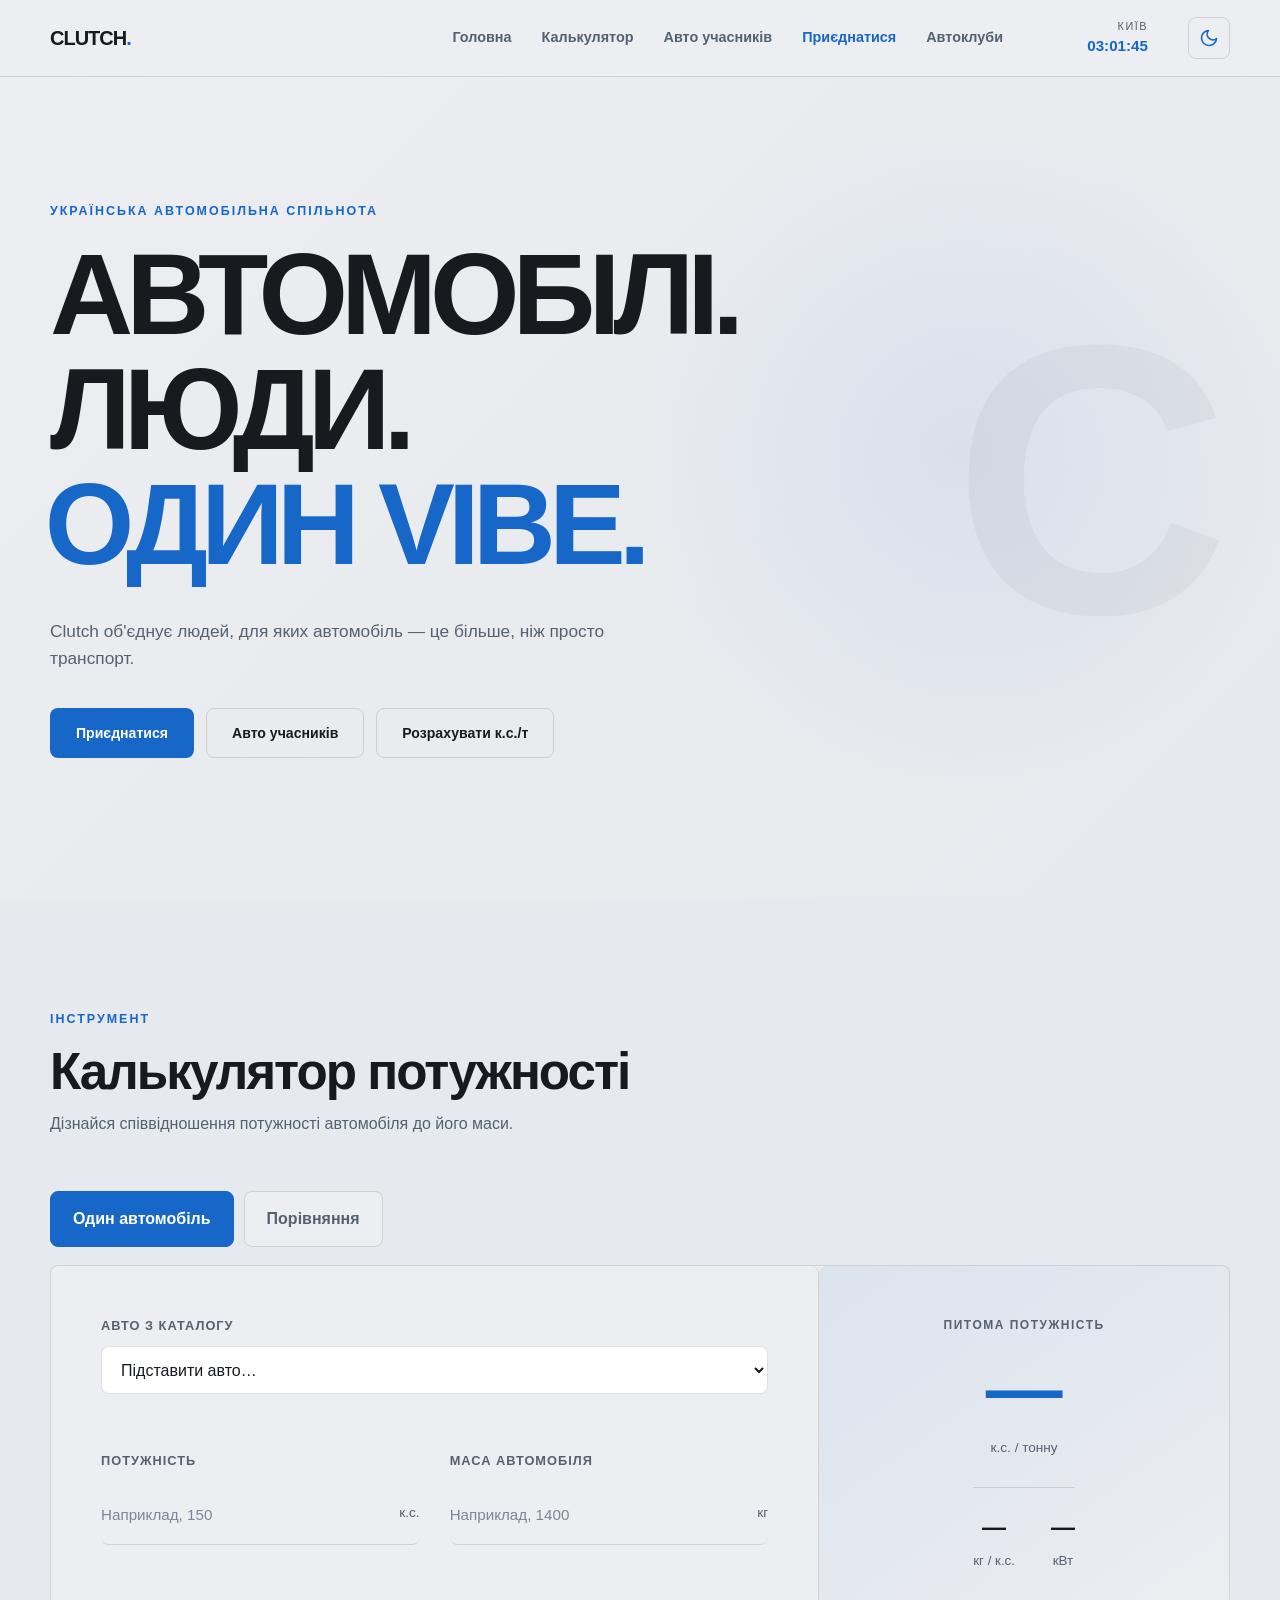
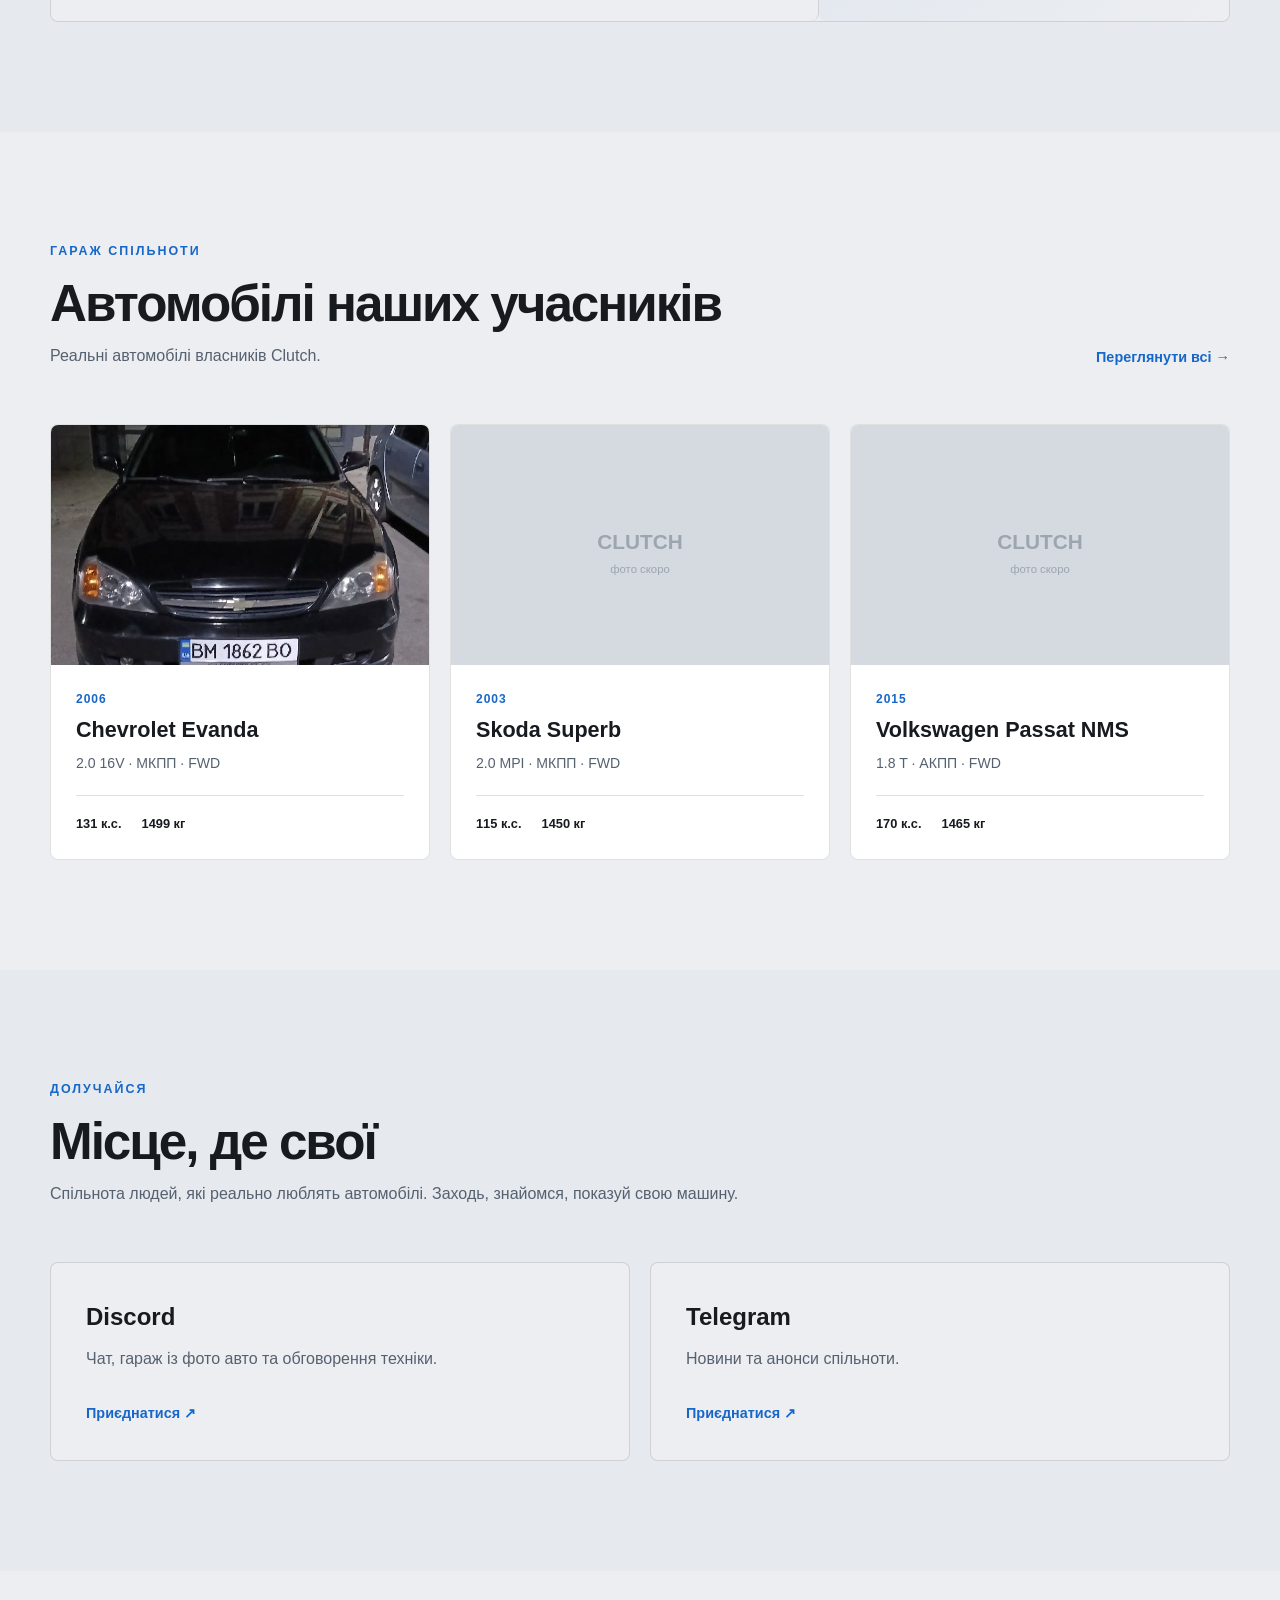
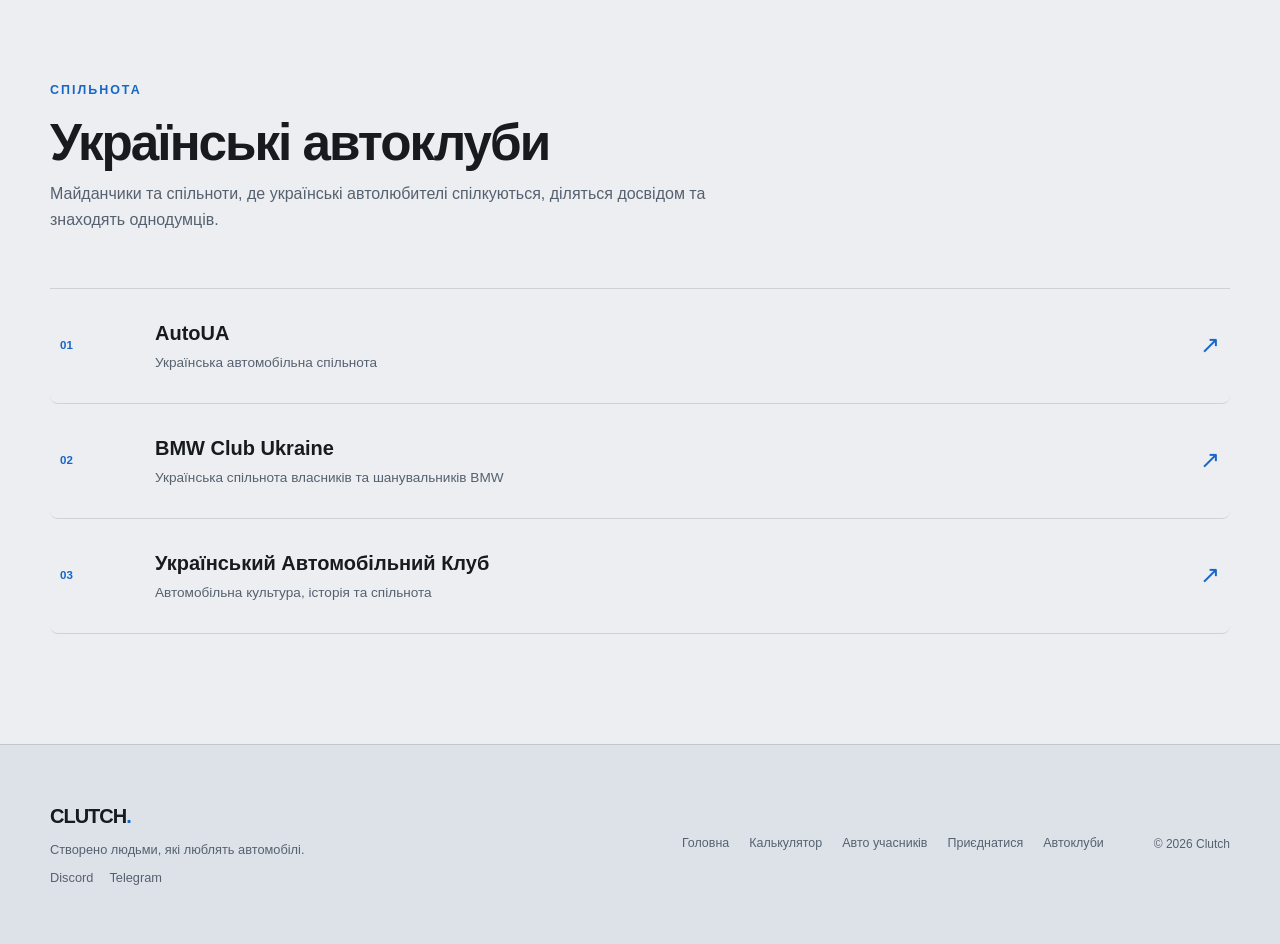
==== commit d66a9090: "2" ====
--- a/index.html
+++ b/index.html
@@ -12,6 +12,18 @@
     <title>Clutch — автомобільна спільнота</title>
 
     <link rel="icon" href="favicon.ico" type="image/x-icon">
+    <!-- Тема ставится до отрисовки, чтобы страница не мигала. Логика переключателя — в script.js -->
+    <script>
+        try {
+            var theme = localStorage.getItem("clutch-theme");
+            if (theme !== "light" && theme !== "dark") {
+                theme = window.matchMedia("(prefers-color-scheme: light)").matches ? "light" : "dark";
+            }
+            document.documentElement.dataset.theme = theme;
+        } catch (error) {
+            document.documentElement.dataset.theme = "dark";
+        }
+    </script>
     <link rel="stylesheet" href="style.css">
 </head>
 
--- a/style.css
+++ b/style.css
@@ -10,21 +10,67 @@
 
 /* ================= VARIABLES ================= */
 
+/* Тёмная тема — по умолчанию. Светлая включается атрибутом data-theme="light" на <html>
+   (его ставит маленький скрипт в <head> каждой страницы, см. также переключатель в шапке). */
 :root {
-    --bg: #11110f;
-    --bg-secondary: #181815;
-    --bg-card: #20201c;
-
-    --text: #f1eee7;
-    --text-muted: #aaa79f;
-
-    --accent: #d8b46a;
-    --accent-hover: #e8c77f;
+    color-scheme: dark;
+
+    --bg: #15181c;
+    --bg-secondary: #1b1f24;
+    --bg-card: #22272d;
+
+    --text: #e9edf1;
+    --text-muted: #9ba5b0;
+
+    --accent: #9fcbf0;
+    --accent-hover: #bddcf7;
+    --accent-rgb: 159, 203, 240;
+    --on-accent: #0f1923;
 
     --border: rgba(255, 255, 255, 0.10);
+
+    --header-bg: rgba(21, 24, 28, 0.92);
+    --footer-bg: #101316;
+    --image-bg: #2a3037;
+    --overlay: rgba(14, 17, 20, 0.9);
+    --panel-bg: rgba(27, 31, 36, 0.96);
+    --hover-tint: rgba(255, 255, 255, 0.03);
+    --watermark: rgba(255, 255, 255, 0.025);
+    --placeholder: #66707b;
+    --error: #e9a08b;
+    --shadow: rgba(0, 0, 0, 0.45);
 
     --container: 1180px;
     --radius: 8px;
+}
+
+:root[data-theme="light"] {
+    color-scheme: light;
+
+    --bg: #eceef1;
+    --bg-secondary: #e6e9ed;
+    --bg-card: #ffffff;
+
+    --text: #171b20;
+    --text-muted: #566170;
+
+    --accent: #1767c9;
+    --accent-hover: #0f4fa3;
+    --accent-rgb: 23, 103, 201;
+    --on-accent: #ffffff;
+
+    --border: rgba(0, 0, 0, 0.12);
+
+    --header-bg: rgba(236, 238, 241, 0.92);
+    --footer-bg: #dde2e8;
+    --image-bg: #d5dae0;
+    --overlay: rgba(255, 255, 255, 0.92);
+    --panel-bg: rgba(255, 255, 255, 0.97);
+    --hover-tint: rgba(0, 0, 0, 0.04);
+    --watermark: rgba(0, 0, 0, 0.04);
+    --placeholder: #7d8794;
+    --error: #b7452b;
+    --shadow: rgba(20, 30, 45, 0.18);
 }
 
 
@@ -170,7 +216,7 @@
 
     width: 100%;
 
-    background: rgba(17, 17, 15, 0.92);
+    background: var(--header-bg);
     border-bottom: 1px solid var(--border);
     backdrop-filter: blur(14px);
 }
@@ -276,6 +322,51 @@
 }
 
 
+.theme-toggle {
+    flex: 0 0 auto;
+
+    display: flex;
+    align-items: center;
+    justify-content: center;
+
+    width: 42px;
+    height: 42px;
+
+    border: 1px solid var(--border);
+    border-radius: var(--radius);
+
+    background: transparent;
+    color: var(--accent);
+
+    transition:
+        border-color 0.2s ease,
+        color 0.2s ease;
+}
+
+.theme-toggle:hover {
+    border-color: var(--accent);
+    color: var(--accent-hover);
+}
+
+.theme-toggle svg {
+    width: 20px;
+    height: 20px;
+}
+
+/* Показываем иконку той темы, на которую переключит кнопка */
+.theme-toggle__sun {
+    display: none;
+}
+
+:root:not([data-theme="light"]) .theme-toggle__sun {
+    display: block;
+}
+
+:root:not([data-theme="light"]) .theme-toggle__moon {
+    display: none;
+}
+
+
 /* ================= KYIV TIME ================= */
 
 .kyiv-time {
@@ -320,13 +411,13 @@
     background:
         radial-gradient(
             circle at 75% 50%,
-            rgba(216, 180, 106, 0.08),
+            rgba(var(--accent-rgb), 0.08),
             transparent 32%
         ),
         linear-gradient(
             135deg,
-            #11110f 0%,
-            #171713 100%
+            var(--bg) 0%,
+            var(--bg-secondary) 100%
         );
 }
 
@@ -343,7 +434,7 @@
 
     transform: translateY(-50%);
 
-    color: rgba(255, 255, 255, 0.025);
+    color: var(--watermark);
 
     font-size: clamp(14rem, 30vw, 30rem);
     font-weight: 900;
@@ -432,7 +523,7 @@
 
 .button--primary {
     background: var(--accent);
-    color: #11110f;
+    color: var(--on-accent);
 }
 
 .button--primary:hover {
@@ -490,7 +581,7 @@
 .calc-tab.is-active {
     background: var(--accent);
     border-color: var(--accent);
-    color: #111;
+    color: var(--on-accent);
 }
 
 /* Один автомобіль */
@@ -558,7 +649,7 @@
 }
 
 .input-wrapper input::placeholder {
-    color: #55554f;
+    color: var(--placeholder);
 
     font-size: 0.95rem;
     font-weight: 400;
@@ -587,7 +678,7 @@
     background:
         linear-gradient(
             145deg,
-            rgba(216, 180, 106, 0.08),
+            rgba(var(--accent-rgb), 0.08),
             transparent
         );
 }
@@ -673,7 +764,7 @@
 .calc-error {
     grid-column: 1 / -1;
 
-    color: #e9a08b;
+    color: var(--error);
 
     font-size: 0.85rem;
 }
@@ -773,7 +864,7 @@
 
 .car-card:hover {
     transform: translateY(-6px);
-    border-color: rgba(216, 180, 106, 0.5);
+    border-color: rgba(var(--accent-rgb), 0.5);
 }
 
 .car-card__image {
@@ -781,7 +872,7 @@
 
     overflow: hidden;
 
-    background: #282824;
+    background: var(--image-bg);
 }
 
 .car-card__image img {
@@ -871,7 +962,7 @@
 
 .community-card:hover {
     transform: translateY(-4px);
-    border-color: rgba(216, 180, 106, 0.5);
+    border-color: rgba(var(--accent-rgb), 0.5);
 }
 
 .community-card h3 {
@@ -923,7 +1014,7 @@
 .club-card:hover {
     padding-left: 20px;
 
-    background: rgba(255, 255, 255, 0.025);
+    background: var(--hover-tint);
 }
 
 .club-card__number {
@@ -959,7 +1050,7 @@
 
     border-top: 1px solid var(--border);
 
-    background: #0c0c0b;
+    background: var(--footer-bg);
 }
 
 .footer__inner {
@@ -1026,7 +1117,7 @@
     background:
         radial-gradient(
             circle at 80% 30%,
-            rgba(216, 180, 106, 0.07),
+            rgba(var(--accent-rgb), 0.07),
             transparent 30%
         ),
         var(--bg);
@@ -1152,7 +1243,7 @@
 }
 
 .filter-group input::placeholder {
-    color: #66645e;
+    color: var(--placeholder);
 }
 
 .filter-group select {
@@ -1182,7 +1273,7 @@
     color: var(--accent);
     border-color: var(--accent);
 
-    background: rgba(216, 180, 106, 0.04);
+    background: rgba(var(--accent-rgb), 0.04);
 }
 
 
@@ -1209,7 +1300,7 @@
 .catalog-car:hover {
     transform: translateY(-5px);
 
-    border-color: rgba(216, 180, 106, 0.5);
+    border-color: rgba(var(--accent-rgb), 0.5);
 }
 
 .catalog-car__image {
@@ -1219,7 +1310,7 @@
 
     overflow: hidden;
 
-    background: #292925;
+    background: var(--image-bg);
 }
 
 .catalog-car__image img {
@@ -1261,7 +1352,7 @@
 
     padding: 8px 12px;
 
-    background: rgba(12, 12, 11, 0.9);
+    background: var(--overlay);
     color: var(--text);
 
     border: 1px solid var(--border);
@@ -1286,7 +1377,7 @@
 .compare-toggle[aria-pressed="true"] {
     background: var(--accent);
     border-color: var(--accent);
-    color: #11110f;
+    color: var(--on-accent);
 }
 
 .catalog-car__ratio {
@@ -1296,10 +1387,10 @@
 
     padding: 8px 11px;
 
-    background: rgba(12, 12, 11, 0.9);
-    color: var(--accent);
-
-    border: 1px solid rgba(216, 180, 106, 0.25);
+    background: var(--overlay);
+    color: var(--accent);
+
+    border: 1px solid rgba(var(--accent-rgb), 0.25);
 
     font-size: 0.75rem;
     font-weight: 700;
@@ -1382,10 +1473,10 @@
 
     padding: 14px 18px;
 
-    background: rgba(24, 24, 21, 0.96);
-    border: 1px solid rgba(216, 180, 106, 0.35);
+    background: var(--panel-bg);
+    border: 1px solid rgba(var(--accent-rgb), 0.35);
     border-radius: var(--radius);
-    box-shadow: 0 14px 30px rgba(0, 0, 0, 0.45);
+    box-shadow: 0 14px 30px var(--shadow);
 
     backdrop-filter: blur(10px);
 }
@@ -1510,7 +1601,7 @@
     border: 1px solid var(--border);
     border-radius: var(--radius);
 
-    background: #282824;
+    background: var(--image-bg);
 }
 
 .car-detail__image img {
@@ -1555,7 +1646,7 @@
     background:
         linear-gradient(
             145deg,
-            rgba(216, 180, 106, 0.08),
+            rgba(var(--accent-rgb), 0.08),
             transparent
         ),
         var(--bg);
@@ -1786,13 +1877,13 @@
 
 .field input::placeholder,
 .field textarea::placeholder {
-    color: #66645e;
+    color: var(--placeholder);
 }
 
 .field input:user-invalid,
 .field select:user-invalid,
 .field textarea:user-invalid {
-    border-color: #e9a08b;
+    border-color: var(--error);
 }
 
 .field select {
@@ -1845,7 +1936,7 @@
 }
 
 .submit-status--error {
-    color: #e9a08b;
+    color: var(--error);
 }
 
 .submit-status:empty {
@@ -1973,9 +2064,9 @@
         align-items: stretch;
         gap: 0;
 
-        background: #171714;
+        background: var(--bg-secondary);
         border-bottom: 1px solid var(--border);
-        box-shadow: 0 14px 24px #0007;
+        box-shadow: 0 14px 24px var(--shadow);
     }
 
     .nav.nav--open {
@@ -1989,7 +2080,7 @@
     }
 
     .nav a:hover {
-        background: #ffffff0b;
+        background: var(--hover-tint);
     }
 
     .nav a::after {
